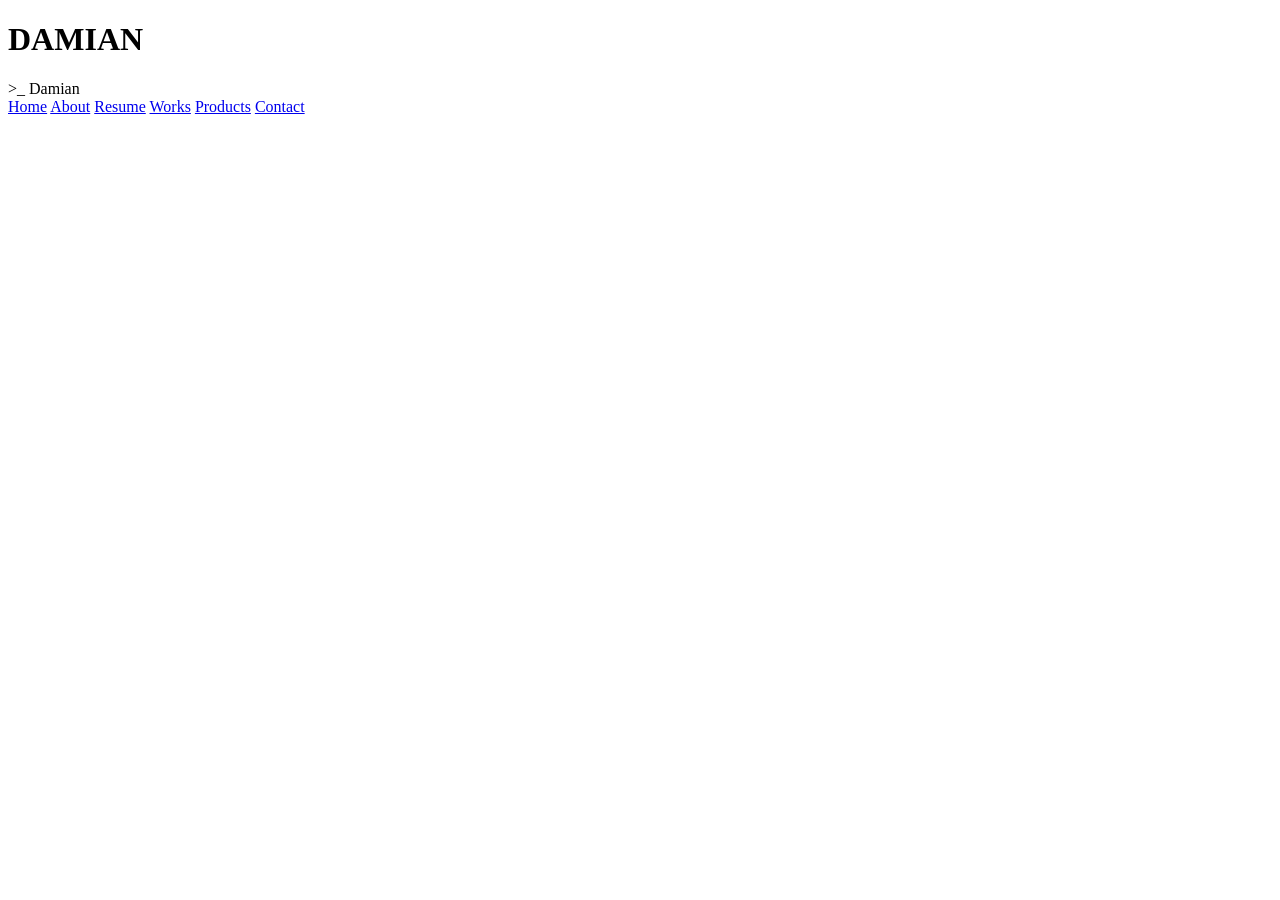
==== index.html @ bb6149f7 "Fix Files" ====
<!doctype html>
<html lang="en">
  <head>
    <meta charset="UTF-8" />
    <meta name="viewport" content="width=device-width, initial-scale=1.0" />
    <meta
      name="description"
      content="Portfolio of Phung Cam Tan (Damian) - Software Engineering Student & Game Developer"
    />
    <title>Damian | Developer Portfolio</title>

    <link rel="preconnect" href="https://fonts.googleapis.com" />
    <link rel="preconnect" href="https://fonts.gstatic.com" crossorigin />
    <link
      href="https://fonts.googleapis.com/css2?family=Inter:wght@300;400;500&family=JetBrains+Mono:wght@400;700&display=swap"
      rel="stylesheet"
    />

    <link rel="stylesheet" href="assets/css/reset.css" />
    <link rel="stylesheet" href="assets/css/variables.css" />
    <link rel="stylesheet" href="assets/css/base.css" />
    <link rel="stylesheet" href="assets/css/sidebar.css" />
    <link rel="stylesheet" href="assets/css/layout.css" />
  </head>
  <body>
    <div class="custom-cursor"></div>
    <div class="cursor-glow"></div>

    <div id="loading-screen">
      <h1 class="glitch-text" data-text="DAMIAN">DAMIAN</h1>
      <div class="progress-bar"><div class="progress"></div></div>
    </div>

    <div class="app-container">
      <aside class="sidebar glass-panel">
        <div class="logo"><span>>_</span> Damian</div>
        <nav class="nav-menu">
          <a href="index.html" class="nav-item active"
            ><i class="icon-home"></i> Home</a
          >
          <a href="about.html" class="nav-item"
            ><i class="icon-user"></i> About</a
          >
          <a href="resume.html" class="nav-item"
            ><i class="icon-file"></i> Resume</a
          >
          <a href="works.html" class="nav-item"
            ><i class="icon-code"></i> Works</a
          >
          <a href="products.html" class="nav-item"
            ><i class="icon-box"></i> Products</a
          >
          <a href="contact.html" class="nav-item"
            ><i class="icon-mail"></i> Contact</a
          >
        </nav>
      </aside>

      <main class="main-content">
        <section id="home" class="page-section">
          <div class="terminal-container glass-panel">
            <div class="terminal-header">
              <span class="dot red"></span>
              <span class="dot yellow"></span>
              <span class="dot green"></span>
            </div>
            <div class="terminal-body" id="terminal-typing"></div>
          </div>
        </section>
      </main>
    </div>

    <script src="assets/js/cursor.js"></script>
    <script src="assets/js/main.js"></script>
  </body>
</html>
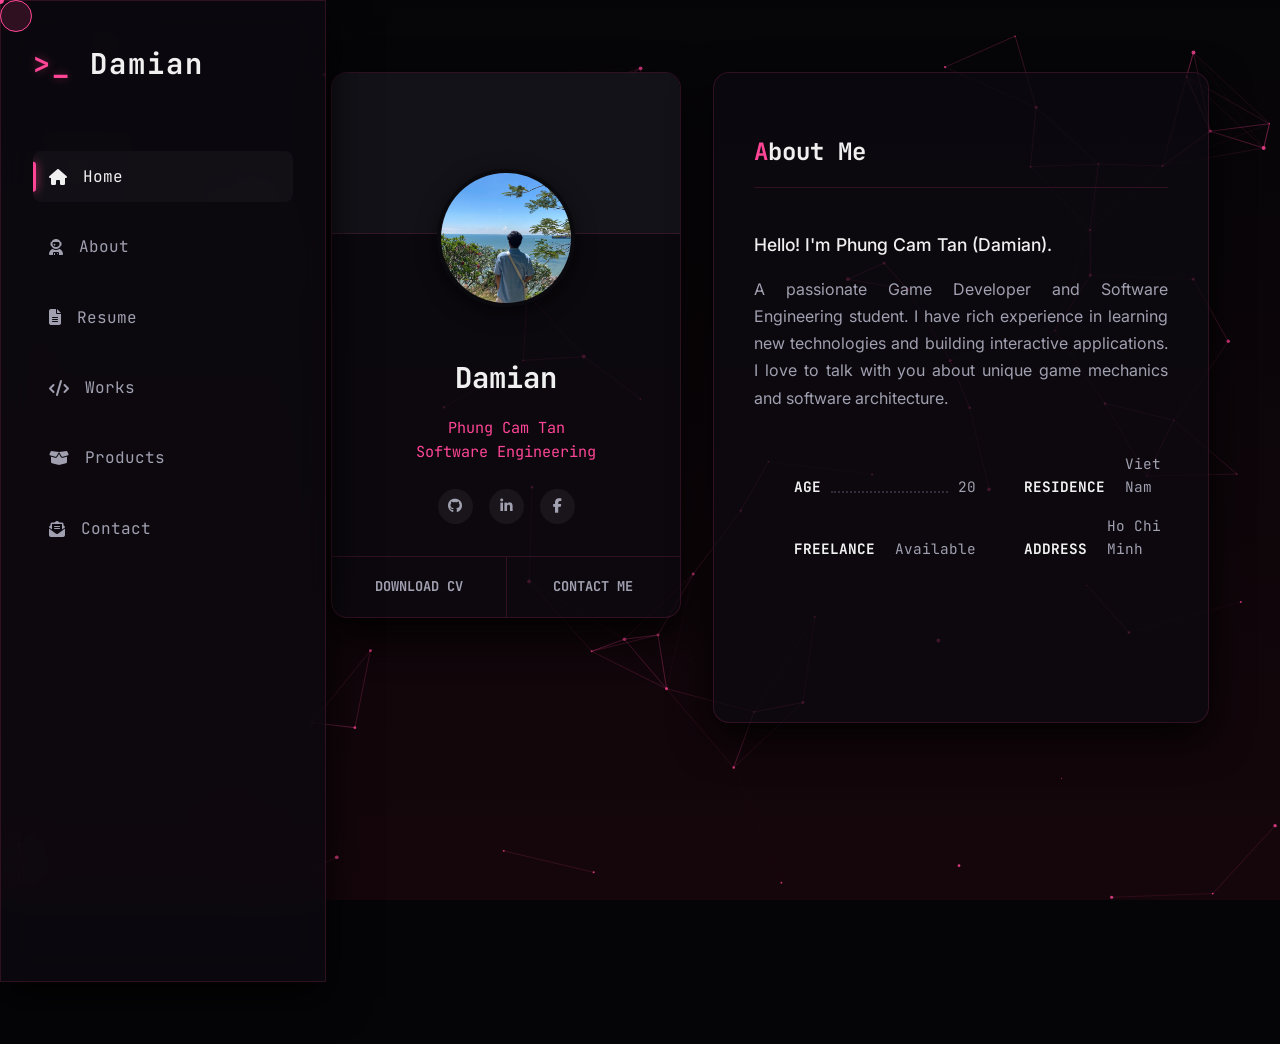
==== commit 0bd219fa: "Upload full (1)" ====
--- a/index.html
+++ b/index.html
@@ -8,12 +8,25 @@
       content="Portfolio of Phung Cam Tan (Damian) - Software Engineering Student & Game Developer"
     />
     <title>Damian | Developer Portfolio</title>
+    <meta property="og:title" content="Damian | Developer Portfolio" />
+    <meta
+      property="og:description"
+      content="Software Engineering Student & Game Developer portfolio featuring unique projects and interactive UI."
+    />
+    <meta property="og:image" content="assets/images/portfolio-preview.jpg" />
+    <meta property="og:type" content="website" />
+    <meta name="theme-color" content="#0a0a0e" />
 
+    <link rel="icon" type="image/x-icon" href="favicon.ico" />
     <link rel="preconnect" href="https://fonts.googleapis.com" />
     <link rel="preconnect" href="https://fonts.gstatic.com" crossorigin />
     <link
       href="https://fonts.googleapis.com/css2?family=Inter:wght@300;400;500&family=JetBrains+Mono:wght@400;700&display=swap"
       rel="stylesheet"
+    />
+    <link
+      rel="stylesheet"
+      href="https://cdnjs.cloudflare.com/ajax/libs/font-awesome/6.4.0/css/all.min.css"
     />
 
     <link rel="stylesheet" href="assets/css/reset.css" />
@@ -21,6 +34,10 @@
     <link rel="stylesheet" href="assets/css/base.css" />
     <link rel="stylesheet" href="assets/css/sidebar.css" />
     <link rel="stylesheet" href="assets/css/layout.css" />
+    <link rel="stylesheet" href="assets/css/components.css" />
+    <link rel="stylesheet" href="assets/css/animations.css" />
+    <link rel="stylesheet" href="assets/css/pages.css" />
+    <link rel="stylesheet" href="assets/css/responsive.css" />
   </head>
   <body>
     <div class="custom-cursor"></div>
@@ -36,35 +53,115 @@
         <div class="logo"><span>>_</span> Damian</div>
         <nav class="nav-menu">
           <a href="index.html" class="nav-item active"
-            ><i class="icon-home"></i> Home</a
+            ><i class="fa-solid fa-house"></i> Home</a
           >
           <a href="about.html" class="nav-item"
-            ><i class="icon-user"></i> About</a
+            ><i class="fa-solid fa-user-astronaut"></i> About</a
           >
           <a href="resume.html" class="nav-item"
-            ><i class="icon-file"></i> Resume</a
+            ><i class="fa-solid fa-file-lines"></i> Resume</a
           >
           <a href="works.html" class="nav-item"
-            ><i class="icon-code"></i> Works</a
+            ><i class="fa-solid fa-code"></i> Works</a
           >
           <a href="products.html" class="nav-item"
-            ><i class="icon-box"></i> Products</a
+            ><i class="fa-solid fa-box-open"></i> Products</a
           >
           <a href="contact.html" class="nav-item"
-            ><i class="icon-mail"></i> Contact</a
+            ><i class="fa-solid fa-envelope-open-text"></i> Contact</a
           >
         </nav>
       </aside>
 
       <main class="main-content">
-        <section id="home" class="page-section">
-          <div class="terminal-container glass-panel">
-            <div class="terminal-header">
-              <span class="dot red"></span>
-              <span class="dot yellow"></span>
-              <span class="dot green"></span>
+        <section id="home" class="page-section fade-in">
+          <div class="home-grid">
+            <div class="profile-card glass-panel">
+              <div class="profile-header">
+                <div class="profile-bg"></div>
+                <div class="profile-avatar">
+                  <img
+                    src="assets/images/avatar-placeholder.jpg"
+                    alt="Damian Avatar"
+                  />
+                </div>
+              </div>
+              <div class="profile-info">
+                <h1 class="profile-name">Damian</h1>
+                <p class="profile-role">
+                  Phung Cam Tan <br />
+                  Software Engineering
+                </p>
+
+                <div class="social-links">
+                  <a
+                    href="https://github.com/"
+                    target="_blank"
+                    class="social-icon"
+                    ><i class="fa-brands fa-github"></i
+                  ></a>
+                  <a
+                    href="https://linkedin.com/"
+                    target="_blank"
+                    class="social-icon"
+                    ><i class="fa-brands fa-linkedin-in"></i
+                  ></a>
+                  <a
+                    href="https://web.facebook.com/camtan.phung.1"
+                    target="_blank"
+                    class="social-icon"
+                    ><i class="fa-brands fa-facebook-f"></i
+                  ></a>
+                </div>
+              </div>
+              <div class="profile-actions">
+                <a href="resume.html" class="action-btn">DOWNLOAD CV</a>
+                <a href="contact.html" class="action-btn">CONTACT ME</a>
+              </div>
             </div>
-            <div class="terminal-body" id="terminal-typing"></div>
+
+            <div class="home-about glass-panel">
+              <h2><span class="accent-letter">A</span>bout Me</h2>
+
+              <div class="about-text">
+                <p class="greeting">Hello! I'm Phung Cam Tan (Damian).</p>
+                <p>
+                  A passionate Game Developer and Software Engineering student.
+                  I have rich experience in learning new technologies and
+                  building interactive applications. I love to talk with you
+                  about unique game mechanics and software architecture.
+                </p>
+              </div>
+
+              <ul class="info-list">
+                <li>
+                  <span class="label">AGE</span> <span class="dots"></span>
+                  <span class="value">20</span>
+                </li>
+                <li>
+                  <span class="label">RESIDENCE</span>
+                  <span class="dots"></span> <span class="value">Viet Nam</span>
+                </li>
+                <li>
+                  <span class="label">FREELANCE</span>
+                  <span class="dots"></span>
+                  <span class="value">Available</span>
+                </li>
+                <li>
+                  <span class="label">ADDRESS</span> <span class="dots"></span>
+                  <span class="value">Ho Chi Minh</span>
+                </li>
+              </ul>
+
+              <div class="terminal-container">
+                <div class="terminal-header">
+                  <span class="dot red"></span>
+                  <span class="dot yellow"></span>
+                  <span class="dot green"></span>
+                </div>
+                <div class="terminal-body" id="terminal-typing"></div>
+              </div>
+            </div>
           </div>
         </section>
       </main>
@@ -72,5 +169,8 @@
 
     <script src="assets/js/cursor.js"></script>
     <script src="assets/js/main.js"></script>
+    <script src="assets/js/reveal.js"></script>
+    <script src="assets/js/navigation.js"></script>
+    <script src="assets/js/particles.js"></script>
   </body>
 </html>
--- a/assets/css/variables.css
+++ b/assets/css/variables.css
@@ -0,0 +1,34 @@
+:root {
+  /* Colors - Dark Theme with Neon Accent */
+  --bg-main: #0a0a0e;
+  --bg-secondary: #121218;
+  --accent-glow: #ff4696; /* Damian's Signature Neon Pink */
+
+  /* Text Colors */
+  --text-primary: #f0f0f0;
+  --text-secondary: #a0a0b0;
+  --text-muted: #555566;
+
+  /* Glassmorphism */
+  --glass-bg: rgba(
+    12,
+    10,
+    16,
+    0.75
+  ); /* Nền kính tối và đặc hơn để che bớt hạt chuyển động */
+  --glass-border: rgba(
+    255,
+    70,
+    150,
+    0.15
+  ); /* Đổi viền sang hơi hường Neon nhẹ để tách biệt với nền đen */
+  --glass-shadow: 0 15px 40px rgba(0, 0, 0, 0.9); /* Đổ bóng cực gắt để đẩy khối nổi bồng lên khỏi background */
+
+  /* Fonts */
+  --font-heading: "JetBrains Mono", monospace;
+  --font-body: "Inter", sans-serif;
+
+  /* Transitions */
+  --trans-fast: 0.2s ease;
+  --trans-smooth: 0.4s cubic-bezier(0.16, 1, 0.3, 1);
+}
--- a/assets/css/base.css
+++ b/assets/css/base.css
@@ -0,0 +1,103 @@
+/* Ẩn con trỏ mặc định trên desktop */
+@media (pointer: fine) {
+  body {
+    cursor: none;
+  }
+  a,
+  button {
+    cursor: none;
+  }
+}
+
+body {
+  background-color: #050508; /* Màu đen sâu vũ trụ */
+  color: var(--text-primary);
+  font-family: var(--font-body);
+  line-height: 1.6;
+  overflow-x: hidden;
+}
+
+h1,
+h2,
+h3,
+h4,
+h5,
+h6,
+.logo {
+  font-family: var(--font-heading);
+  font-weight: 700;
+}
+
+/* Utilities cho Glassmorphism */
+.glass-panel {
+  background: var(--glass-bg);
+  backdrop-filter: blur(16px);
+  -webkit-backdrop-filter: blur(16px);
+  border: 1px solid var(--glass-border);
+  box-shadow: var(--glass-shadow);
+  border-radius: 16px;
+  position: relative;
+  z-index: 1;
+}
+
+/* =========================================
+   CUSTOM CURSOR
+========================================= */
+.custom-cursor {
+  position: fixed;
+  top: 0;
+  left: 0;
+  width: 8px;
+  height: 8px;
+  /* Căn giữa tâm chuột */
+  margin-top: -4px;
+  margin-left: -4px;
+  background-color: var(--accent-glow);
+  border-radius: 50%;
+  pointer-events: none; /* Cực kỳ quan trọng để click xuyên qua */
+  z-index: 9999;
+}
+
+.cursor-glow {
+  position: fixed;
+  top: 0;
+  left: 0;
+  width: 30px;
+  height: 30px;
+  border: 1px solid var(--accent-glow);
+  background-color: rgba(255, 70, 150, 0.15);
+  border-radius: 50%;
+  pointer-events: none;
+  z-index: 9998;
+  transition:
+    background-color var(--trans-fast),
+    transform 0.1s ease-out;
+}
+
+/* Hiệu ứng khi hover vào các thẻ a, button (Class .active được JS thêm vào) */
+.cursor-glow.active {
+  background-color: rgba(255, 70, 150, 0.4);
+  border-color: #fff;
+}
+
+/* =========================================
+   CUSTOM SCROLLBAR
+========================================= */
+::-webkit-scrollbar {
+  width: 8px; /* Độ rộng của thanh cuộn dọc */
+  height: 8px; /* Độ rộng của thanh cuộn ngang nếu có */
+}
+
+::-webkit-scrollbar-track {
+  background: var(--bg-main); /* Màu nền track đồng bộ với web */
+}
+
+::-webkit-scrollbar-thumb {
+  background: rgba(255, 70, 150, 0.3); /* Màu hường Neon dạng trong suốt */
+  border-radius: 10px; /* Bo tròn các góc */
+  transition: var(--trans-fast);
+}
+
+::-webkit-scrollbar-thumb:hover {
+  background: var(--accent-glow); /* Sáng rực lên khi hover chuột vào */
+}
--- a/assets/css/sidebar.css
+++ b/assets/css/sidebar.css
@@ -0,0 +1,90 @@
+/* =========================================
+   SIDEBAR NAVIGATION
+========================================= */
+.sidebar {
+  position: fixed;
+  top: 0;
+  left: 0;
+  width: 260px;
+  height: 100vh;
+  padding: 2.5rem 2rem;
+  display: flex;
+  flex-direction: column;
+  justify-content: flex-start;
+  z-index: 100;
+  /* Kế thừa từ class .glass-panel nhưng ta set thêm border phải */
+  border-right: 1px solid var(--glass-border);
+  border-radius: 0; /* Reset border radius của glass-panel mặc định */
+}
+
+.logo {
+  font-size: 1.8rem;
+  color: var(--text-primary);
+  margin-bottom: 4rem;
+  letter-spacing: 2px;
+}
+
+.logo span {
+  color: var(--accent-glow);
+  text-shadow: 0 0 10px rgba(255, 70, 150, 0.4);
+}
+
+.nav-menu {
+  display: flex;
+  flex-direction: column;
+  gap: 1.2rem;
+}
+
+.nav-item {
+  text-decoration: none;
+  color: var(--text-secondary);
+  font-family: var(--font-heading);
+  font-size: 1rem;
+  display: flex;
+  align-items: center;
+  gap: 1rem;
+  padding: 0.8rem 1rem;
+  border-radius: 8px;
+  transition: var(--trans-smooth);
+  position: relative;
+  overflow: hidden;
+}
+
+/* Hiệu ứng Hover Glow */
+.nav-item:hover {
+  color: var(--text-primary);
+  background: rgba(255, 70, 150, 0.05);
+  text-shadow: 0 0 8px rgba(255, 70, 150, 0.5);
+}
+
+/* Active Indicator */
+.nav-item.active {
+  color: var(--text-primary);
+  background: rgba(255, 255, 255, 0.03);
+}
+
+.nav-item.active::before {
+  content: "";
+  position: absolute;
+  left: 0;
+  top: 50%;
+  transform: translateY(-50%);
+  width: 3px;
+  height: 60%;
+  background-color: var(--accent-glow);
+  border-radius: 0 4px 4px 0;
+  box-shadow: 0 0 10px var(--accent-glow);
+}
+
+/* Mobile Drawer (Sẽ kích hoạt bằng JS sau) */
+@media (max-width: 992px) {
+  .sidebar {
+    transform: translateX(-100%);
+    transition: transform var(--trans-smooth);
+    width: 280px;
+    background: rgba(10, 10, 14, 0.95); /* Tối hơn chút trên mobile */
+  }
+  .sidebar.open {
+    transform: translateX(0);
+  }
+}
--- a/assets/css/layout.css
+++ b/assets/css/layout.css
@@ -0,0 +1,120 @@
+/* =========================================
+   APP CONTAINER & MAIN CONTENT
+========================================= */
+.app-container {
+  display: flex;
+  min-height: 100vh;
+  width: 100%;
+}
+
+.main-content {
+  flex: 1;
+  margin-left: 260px; /* Giữ lại khoảng trống nhường cho Sidebar */
+  /* Đổi padding tĩnh (4rem) thành % để 2 bên lề tự động thở đều theo màn hình */
+  padding: 4rem 5%;
+  min-height: 100vh;
+  display: flex;
+  flex-direction: column;
+}
+
+/* KHỐI NÀY LÀ CHÌA KHÓA ĐỂ CĂN GIỮA */
+.page-section {
+  width: 100%;
+  max-width: 1150px; /* Khóa độ rộng tối đa, giúp các Card không bị bè ngang quá mức */
+  margin: 0 auto; /* Tự động chia đều khoảng trống thừa sang 2 bên trái/phải */
+}
+
+@media (max-width: 992px) {
+  .main-content {
+    margin-left: 0;
+    padding: 2rem 1.5rem;
+  }
+}
+
+/* =========================================
+   LOADING SCREEN
+========================================= */
+#loading-screen {
+  position: fixed;
+  top: 0;
+  left: 0;
+  width: 100vw;
+  height: 100vh;
+  background-color: var(--bg-main);
+  display: flex;
+  flex-direction: column;
+  justify-content: center;
+  align-items: center;
+  z-index: 9999;
+  transition:
+    opacity 0.5s ease,
+    visibility 0.5s ease;
+}
+
+.glitch-text {
+  font-family: var(--font-heading);
+  font-size: 3.5rem;
+  font-weight: 700;
+  color: var(--text-primary);
+  letter-spacing: 8px;
+  position: relative;
+  text-shadow: 0 0 15px rgba(255, 70, 150, 0.6);
+  margin-bottom: 2rem;
+}
+
+.progress-bar {
+  width: 250px;
+  height: 2px;
+  background-color: var(--glass-border);
+  overflow: hidden;
+  border-radius: 2px;
+}
+
+.progress {
+  width: 0%;
+  height: 100%;
+  background-color: var(--accent-glow);
+  box-shadow: 0 0 10px var(--accent-glow);
+  /* Giả lập thời gian load trang trong 2 giây */
+  animation: loadingSimulate 2s cubic-bezier(0.8, 0, 0.2, 1) forwards;
+}
+
+@keyframes loadingSimulate {
+  0% {
+    width: 0%;
+  }
+  40% {
+    width: 40%;
+  }
+  70% {
+    width: 75%;
+  }
+  100% {
+    width: 100%;
+  }
+}
+
+/* =========================================
+   TERMINAL TYPING ANIMATION
+========================================= */
+.terminal-line {
+  font-family: var(--font-heading);
+  font-size: 1.1rem;
+  margin-bottom: 0.6rem;
+  color: var(--text-secondary);
+}
+
+.blinking-cursor {
+  animation: blink 1s step-end infinite;
+  color: var(--accent-glow);
+}
+
+@keyframes blink {
+  0%,
+  100% {
+    opacity: 1;
+  }
+  50% {
+    opacity: 0;
+  }
+}
--- a/assets/css/components.css
+++ b/assets/css/components.css
@@ -0,0 +1,80 @@
+/* =========================================
+   BUTTONS (Glow, Ripple, Lift)
+========================================= */
+.btn {
+  display: inline-flex;
+  align-items: center;
+  justify-content: center;
+  gap: 0.5rem;
+  padding: 0.8rem 1.5rem;
+  font-family: var(--font-heading);
+  font-size: 1rem;
+  font-weight: 700;
+  color: var(--text-primary);
+  background: transparent;
+  border: 1px solid var(--accent-glow);
+  border-radius: 8px;
+  cursor: none; /* Dùng custom cursor */
+  transition: var(--trans-smooth);
+  position: relative;
+  overflow: hidden;
+  z-index: 1;
+}
+
+/* Hiệu ứng Hover Lift & Glow */
+.btn:hover {
+  transform: translateY(-3px);
+  box-shadow: 0 5px 15px rgba(255, 70, 150, 0.4);
+  background: rgba(255, 70, 150, 0.1);
+}
+
+.btn:active {
+  transform: translateY(0);
+}
+
+/* =========================================
+   SKILL BADGES
+========================================= */
+.badge {
+  display: inline-flex;
+  align-items: center;
+  gap: 0.4rem;
+  padding: 0.4rem 0.8rem;
+  font-family: var(--font-heading);
+  font-size: 0.85rem;
+  color: var(--accent-glow);
+  background: rgba(255, 70, 150, 0.05);
+  border: 1px solid rgba(255, 70, 150, 0.2);
+  border-radius: 20px;
+  transition: var(--trans-fast);
+}
+
+.badge:hover {
+  background: rgba(255, 70, 150, 0.15);
+  border-color: var(--accent-glow);
+}
+
+/* =========================================
+   MOBILE TOGGLE BUTTON (Cho navigation.js)
+========================================= */
+.mobile-toggle-btn {
+  position: fixed;
+  top: 1.5rem;
+  right: 1.5rem;
+  width: 45px;
+  height: 45px;
+  z-index: 101;
+  display: none;
+  font-size: 1.5rem;
+  color: var(--accent-glow);
+  border: 1px solid var(--glass-border);
+  border-radius: 8px;
+}
+
+@media (max-width: 992px) {
+  .mobile-toggle-btn {
+    display: flex;
+    align-items: center;
+    justify-content: center;
+  }
+}
--- a/assets/css/animations.css
+++ b/assets/css/animations.css
@@ -0,0 +1,65 @@
+/* =========================================
+   SCROLL REVEAL ANIMATIONS
+========================================= */
+.reveal {
+  opacity: 0;
+  transform: translateY(40px);
+  transition: all 0.8s cubic-bezier(0.16, 1, 0.3, 1);
+}
+
+.reveal.active {
+  opacity: 1;
+  transform: translateY(0);
+}
+
+/* =========================================
+   FLOATING SHAPES (BACKGROUND)
+========================================= */
+.floating-container {
+  position: fixed;
+  top: 0;
+  left: 0;
+  width: 100vw;
+  height: 100vh;
+  overflow: hidden;
+  z-index: -1; /* Luôn nằm dưới cùng */
+  pointer-events: none; /* Không cản trở click */
+}
+
+.shape {
+  position: absolute;
+  background: linear-gradient(
+    135deg,
+    rgba(255, 70, 150, 0.05),
+    rgba(255, 255, 255, 0.02)
+  );
+  backdrop-filter: blur(5px);
+  -webkit-backdrop-filter: blur(5px);
+  border: 1px solid var(--glass-border);
+  animation: float linear infinite;
+}
+
+/* Các loại hình khối */
+.shape.circle {
+  border-radius: 50%;
+}
+.shape.square {
+  border-radius: 10%;
+}
+
+@keyframes float {
+  0% {
+    transform: translateY(100vh) rotate(0deg);
+    opacity: 0;
+  }
+  10% {
+    opacity: 1;
+  }
+  90% {
+    opacity: 1;
+  }
+  100% {
+    transform: translateY(-20vh) rotate(360deg);
+    opacity: 0;
+  }
+}
--- a/assets/css/pages.css
+++ b/assets/css/pages.css
@@ -0,0 +1,580 @@
+/* =========================================
+   GENERAL PAGE STYLES
+========================================= */
+.section-header {
+  margin-bottom: 3rem;
+}
+
+.section-title {
+  font-size: 2.5rem;
+  color: var(--text-primary);
+  margin-bottom: 0.5rem;
+}
+
+.section-title span {
+  color: var(--accent-glow);
+}
+
+.title-line {
+  width: 60px;
+  height: 4px;
+  background-color: var(--accent-glow);
+  border-radius: 2px;
+  box-shadow: 0 0 10px rgba(255, 70, 150, 0.5);
+}
+
+/* Hiệu ứng Fade In nhẹ khi load trang nội dung */
+.fade-in {
+  animation: fadeIn 0.8s ease-out forwards;
+}
+
+@keyframes fadeIn {
+  from {
+    opacity: 0;
+    transform: translateY(20px);
+  }
+  to {
+    opacity: 1;
+    transform: translateY(0);
+  }
+}
+
+/* =========================================
+   ABOUT PAGE
+========================================= */
+.about-grid {
+  display: grid;
+  grid-template-columns: 1.2fr 1fr;
+  gap: 2rem;
+}
+
+.about-bio,
+.about-skills {
+  padding: 2.5rem;
+}
+
+.about-bio h2,
+.about-skills h2 {
+  font-size: 1.5rem;
+  margin-bottom: 1.5rem;
+  color: var(--accent-glow);
+  border-bottom: 1px solid var(--glass-border);
+  padding-bottom: 0.8rem;
+}
+
+.about-bio p {
+  color: var(--text-secondary);
+  font-size: 1.05rem;
+  line-height: 1.8;
+  margin-bottom: 2rem;
+  text-align: justify;
+}
+
+/* Hiển thị Kỹ năng */
+.skill-category {
+  margin-bottom: 2rem;
+}
+
+.skill-category:last-child {
+  margin-bottom: 0;
+}
+
+.skill-category h3 {
+  font-size: 1.1rem;
+  color: var(--text-primary);
+  margin-bottom: 1rem;
+  font-family: var(--font-body);
+}
+
+.badges-container {
+  display: flex;
+  flex-wrap: wrap;
+  gap: 0.8rem;
+}
+
+/* Responsive cho About Page */
+@media (max-width: 1024px) {
+  .about-grid {
+    grid-template-columns: 1fr;
+  }
+}
+
+/* =========================================
+   HOME PAGE (PROFILE CARD & ABOUT LAYOUT)
+========================================= */
+.home-grid {
+  display: grid;
+  grid-template-columns: 350px 1fr;
+  gap: 2rem;
+  align-items: start;
+}
+
+/* 1. Profile Card (Cột trái) */
+.profile-card {
+  padding: 0; /* Bỏ padding mặc định của glass-panel để full viền */
+  overflow: hidden;
+  display: flex;
+  flex-direction: column;
+}
+
+.profile-header {
+  position: relative;
+}
+
+.profile-bg {
+  height: 160px;
+  background-color: var(--bg-secondary);
+  /* Gắn đường dẫn ảnh nền của bạn vào đây sau */
+  background-image: url("../images/hero-bg.jpg");
+  background-size: cover;
+  background-position: center;
+  border-bottom: 1px solid var(--glass-border);
+}
+
+.profile-avatar {
+  width: 130px;
+  height: 130px;
+  border-radius: 50%;
+  border: 4px solid var(--bg-main);
+  box-shadow: 0 5px 20px rgba(0, 0, 0, 0.5);
+  margin: -65px auto 0; /* Kéo avatar đè lên ảnh nền */
+  position: relative;
+  overflow: hidden;
+  background-color: var(--bg-secondary);
+}
+
+.profile-avatar img {
+  width: 100%;
+  height: 100%;
+  object-fit: cover;
+}
+
+.profile-info {
+  text-align: center;
+  padding: 1.5rem 2rem 2rem;
+}
+
+.profile-name {
+  font-size: 1.8rem;
+  margin-bottom: 0.5rem;
+  color: var(--text-primary);
+}
+
+.profile-role {
+  color: var(--accent-glow);
+  font-size: 0.95rem;
+  margin-bottom: 1.5rem;
+  font-family: var(--font-heading);
+}
+
+.social-links {
+  display: flex;
+  justify-content: center;
+  gap: 1rem;
+}
+
+.social-icon {
+  width: 35px;
+  height: 35px;
+  border-radius: 50%;
+  background: rgba(255, 255, 255, 0.05);
+  display: flex;
+  align-items: center;
+  justify-content: center;
+  color: var(--text-secondary);
+  text-decoration: none;
+  font-size: 0.9rem;
+  transition: var(--trans-fast);
+}
+
+.social-icon:hover {
+  background: var(--accent-glow);
+  color: #fff;
+  transform: translateY(-3px);
+}
+
+.profile-actions {
+  display: flex;
+  border-top: 1px solid var(--glass-border);
+}
+
+.action-btn {
+  flex: 1;
+  padding: 1.2rem 0;
+  text-align: center;
+  text-decoration: none;
+  color: var(--text-secondary);
+  font-family: var(--font-heading);
+  font-size: 0.85rem;
+  font-weight: 700;
+  transition: var(--trans-fast);
+}
+
+.action-btn:first-child {
+  border-right: 1px solid var(--glass-border);
+}
+
+.action-btn:hover {
+  color: var(--text-primary);
+  background: rgba(255, 70, 150, 0.05);
+}
+
+/* 2. Cột Phải (About & Terminal) */
+.home-about {
+  padding: 2.5rem;
+  display: flex;
+  flex-direction: column;
+  height: 100%;
+}
+
+.home-about h2 {
+  font-size: 1.5rem;
+  margin-bottom: 1.5rem;
+  border-bottom: 1px solid var(--glass-border);
+  padding-bottom: 1rem;
+}
+
+.accent-letter {
+  color: var(--accent-glow);
+}
+
+.about-text .greeting {
+  color: var(--text-primary);
+  font-size: 1.1rem;
+  font-weight: 500;
+  margin-bottom: 0.8rem;
+}
+
+.about-text p {
+  color: var(--text-secondary);
+  line-height: 1.7;
+  margin-bottom: 1.5rem;
+  text-align: justify;
+}
+
+/* Hiệu ứng danh sách thông tin có dấu chấm (...) */
+.info-list {
+  display: grid;
+  grid-template-columns: 1fr 1fr;
+  gap: 1rem 3rem;
+  list-style: none;
+  margin-bottom: 2.5rem;
+}
+
+.info-list li {
+  display: flex;
+  align-items: flex-end;
+  font-family: var(--font-heading);
+  font-size: 0.9rem;
+}
+
+.info-list .label {
+  color: var(--text-primary);
+  font-weight: 700;
+}
+
+.info-list .dots {
+  flex-grow: 1;
+  border-bottom: 2px dotted var(--text-muted);
+  margin: 0 10px;
+  position: relative;
+  top: -5px;
+  opacity: 0.5;
+}
+
+.info-list .value {
+  color: var(--text-secondary);
+}
+
+/* =========================================
+   RESUME PAGE
+========================================= */
+.resume-grid {
+  display: grid;
+  grid-template-columns: 1fr 1fr;
+  gap: 3rem;
+}
+
+.column-title {
+  font-size: 1.5rem;
+  color: var(--accent-glow);
+  margin-bottom: 2rem;
+  border-bottom: 1px solid var(--glass-border);
+  padding-bottom: 0.8rem;
+}
+
+/* Timeline Structure */
+.timeline {
+  position: relative;
+  padding-left: 30px;
+  border-left: 2px solid var(--glass-border);
+}
+
+.timeline-item {
+  position: relative;
+  margin-bottom: 2.5rem;
+}
+
+.timeline-item:last-child {
+  margin-bottom: 0;
+}
+
+.timeline-dot {
+  position: absolute;
+  left: -37px; /* Căn giữa dot lên đường viền */
+  top: 5px;
+  width: 12px;
+  height: 12px;
+  background-color: var(--accent-glow);
+  border-radius: 50%;
+  box-shadow: 0 0 10px rgba(255, 70, 150, 0.6);
+}
+
+/* Resume Cards */
+.resume-card {
+  padding: 1.5rem;
+  transition: var(--trans-smooth);
+}
+
+.resume-card:hover {
+  transform: translateY(-5px);
+  border-color: rgba(255, 70, 150, 0.3);
+  box-shadow: 0 10px 30px rgba(0, 0, 0, 0.5);
+}
+
+.resume-date {
+  display: inline-block;
+  padding: 0.3rem 0.8rem;
+  background: rgba(255, 70, 150, 0.1);
+  color: var(--accent-glow);
+  font-family: var(--font-heading);
+  font-size: 0.85rem;
+  border-radius: 20px;
+  margin-bottom: 1rem;
+}
+
+.resume-role {
+  font-size: 1.25rem;
+  color: var(--text-primary);
+  margin-bottom: 0.3rem;
+}
+
+.resume-company {
+  font-size: 0.95rem;
+  color: var(--text-secondary);
+  font-family: var(--font-heading);
+  margin-bottom: 1rem;
+}
+
+.resume-desc {
+  color: var(--text-secondary);
+  font-size: 0.95rem;
+  line-height: 1.6;
+}
+
+/* =========================================
+   WORKS PAGE
+========================================= */
+.works-grid {
+  display: grid;
+  /* Tự động tính toán số cột dựa trên chiều rộng, tối thiểu 300px mỗi card */
+  grid-template-columns: repeat(auto-fill, minmax(320px, 1fr));
+  gap: 2.5rem;
+}
+
+.work-card {
+  padding: 0; /* Gỡ padding của class glass-panel để full viền ảnh */
+  overflow: hidden;
+  display: flex;
+  flex-direction: column;
+  transition: var(--trans-smooth);
+}
+
+/* Hiệu ứng nảy và phát sáng viền khi Hover Card */
+.work-card:hover {
+  transform: translateY(-8px);
+  box-shadow: 0 15px 30px rgba(0, 0, 0, 0.4);
+  border-color: rgba(255, 70, 150, 0.4);
+}
+
+.work-image {
+  position: relative;
+  height: 220px;
+  background-color: var(--bg-secondary);
+  overflow: hidden;
+  border-bottom: 1px solid var(--glass-border);
+}
+
+/* Khối màu tạm thời khi chưa có ảnh */
+.img-placeholder {
+  width: 100%;
+  height: 100%;
+  background: linear-gradient(45deg, #121218, #1a1a24);
+}
+
+/* Thay bằng ảnh thật sau này */
+.work-image img {
+  width: 100%;
+  height: 100%;
+  object-fit: cover;
+  transition: transform 0.5s ease;
+}
+
+.work-card:hover .work-image img {
+  transform: scale(1.1); /* Zoom ảnh nhẹ khi hover */
+}
+
+/* Lớp phủ đen (Overlay) và Nút bấm ẩn */
+.work-overlay {
+  position: absolute;
+  top: 0;
+  left: 0;
+  width: 100%;
+  height: 100%;
+  background: rgba(10, 10, 14, 0.85);
+  display: flex;
+  align-items: center;
+  justify-content: center;
+  opacity: 0;
+  transition: var(--trans-smooth);
+}
+
+.work-card:hover .work-overlay {
+  opacity: 1; /* Hiện nút và lớp phủ khi hover */
+}
+
+.work-content {
+  padding: 1.5rem;
+  flex-grow: 1;
+  display: flex;
+  flex-direction: column;
+}
+
+.work-content h3 {
+  font-size: 1.3rem;
+  color: var(--text-primary);
+  margin-bottom: 0.8rem;
+}
+
+.work-content p {
+  color: var(--text-secondary);
+  font-size: 0.95rem;
+  line-height: 1.6;
+  margin-bottom: 1.5rem;
+  flex-grow: 1;
+}
+
+.work-tags {
+  display: flex;
+  flex-wrap: wrap;
+  gap: 0.6rem;
+  border-top: 1px solid var(--glass-border);
+  padding-top: 1rem;
+}
+
+/* =========================================
+   CONTACT PAGE
+========================================= */
+.contact-grid {
+  display: grid;
+  grid-template-columns: 1fr 1.5fr;
+  gap: 2rem;
+}
+
+.contact-info,
+.contact-form {
+  padding: 2.5rem;
+}
+
+.contact-info h2,
+.contact-form h2 {
+  font-size: 1.5rem;
+  margin-bottom: 1.5rem;
+  color: var(--accent-glow);
+  border-bottom: 1px solid var(--glass-border);
+  padding-bottom: 0.8rem;
+}
+
+.contact-desc {
+  color: var(--text-secondary);
+  line-height: 1.6;
+  margin-bottom: 2rem;
+}
+
+/* Danh sách thông tin dọc */
+.info-list-vertical {
+  list-style: none;
+  display: flex;
+  flex-direction: column;
+  gap: 1.5rem;
+}
+
+.info-list-vertical li {
+  display: flex;
+  align-items: center;
+  gap: 1rem;
+}
+
+.info-icon {
+  font-size: 1.5rem;
+  width: 50px;
+  height: 50px;
+  background: rgba(255, 70, 150, 0.05);
+  border: 1px solid var(--glass-border);
+  border-radius: 50%;
+  display: flex;
+  align-items: center;
+  justify-content: center;
+}
+
+.info-detail {
+  display: flex;
+  flex-direction: column;
+}
+
+.info-label {
+  font-size: 0.85rem;
+  color: var(--text-muted);
+  text-transform: uppercase;
+  letter-spacing: 1px;
+}
+
+.info-value {
+  font-family: var(--font-heading);
+  color: var(--text-primary);
+  font-size: 1rem;
+}
+
+/* Form Styles */
+.form-group {
+  margin-bottom: 1.5rem;
+}
+
+.form-control {
+  width: 100%;
+  padding: 1rem 1.2rem;
+  background: rgba(0, 0, 0, 0.2);
+  border: 1px solid var(--glass-border);
+  border-radius: 8px;
+  color: var(--text-primary);
+  font-family: var(--font-body);
+  font-size: 1rem;
+  transition: var(--trans-fast);
+  outline: none;
+  cursor: none; /* Dùng custom cursor */
+}
+
+.form-control::placeholder {
+  color: var(--text-muted);
+}
+
+.form-control:focus {
+  border-color: var(--accent-glow);
+  box-shadow: 0 0 10px rgba(255, 70, 150, 0.2);
+  background: rgba(255, 255, 255, 0.05);
+}
+
+textarea.form-control {
+  resize: vertical;
+  min-height: 120px;
+}
--- a/assets/css/responsive.css
+++ b/assets/css/responsive.css
@@ -0,0 +1,47 @@
+/* Responsive cho trang Home */
+@media (max-width: 1200px) {
+  .home-grid {
+    grid-template-columns: 300px 1fr;
+  }
+  .info-list {
+    grid-template-columns: 1fr;
+    gap: 1rem;
+  }
+}
+
+@media (max-width: 992px) {
+  .home-grid {
+    grid-template-columns: 1fr;
+  }
+}
+
+/* --- TABLET & MOBILE (Max 992px) --- */
+@media (max-width: 992px) {
+  /* Home Page */
+  .home-grid {
+    grid-template-columns: 1fr;
+  }
+
+  /* Resume Page */
+  .resume-grid {
+    grid-template-columns: 1fr;
+    gap: 2rem;
+  }
+  /* Contact Page */
+  .contact-grid {
+    grid-template-columns: 1fr;
+    gap: 2rem;
+  }
+}
+
+/* --- MOBILE (Max 576px) --- */
+@media (max-width: 576px) {
+  /* Ép Works Grid về 1 cột trên Mobile nhỏ */
+  .works-grid {
+    grid-template-columns: 1fr;
+  }
+
+  .work-image {
+    height: 180px;
+  }
+}
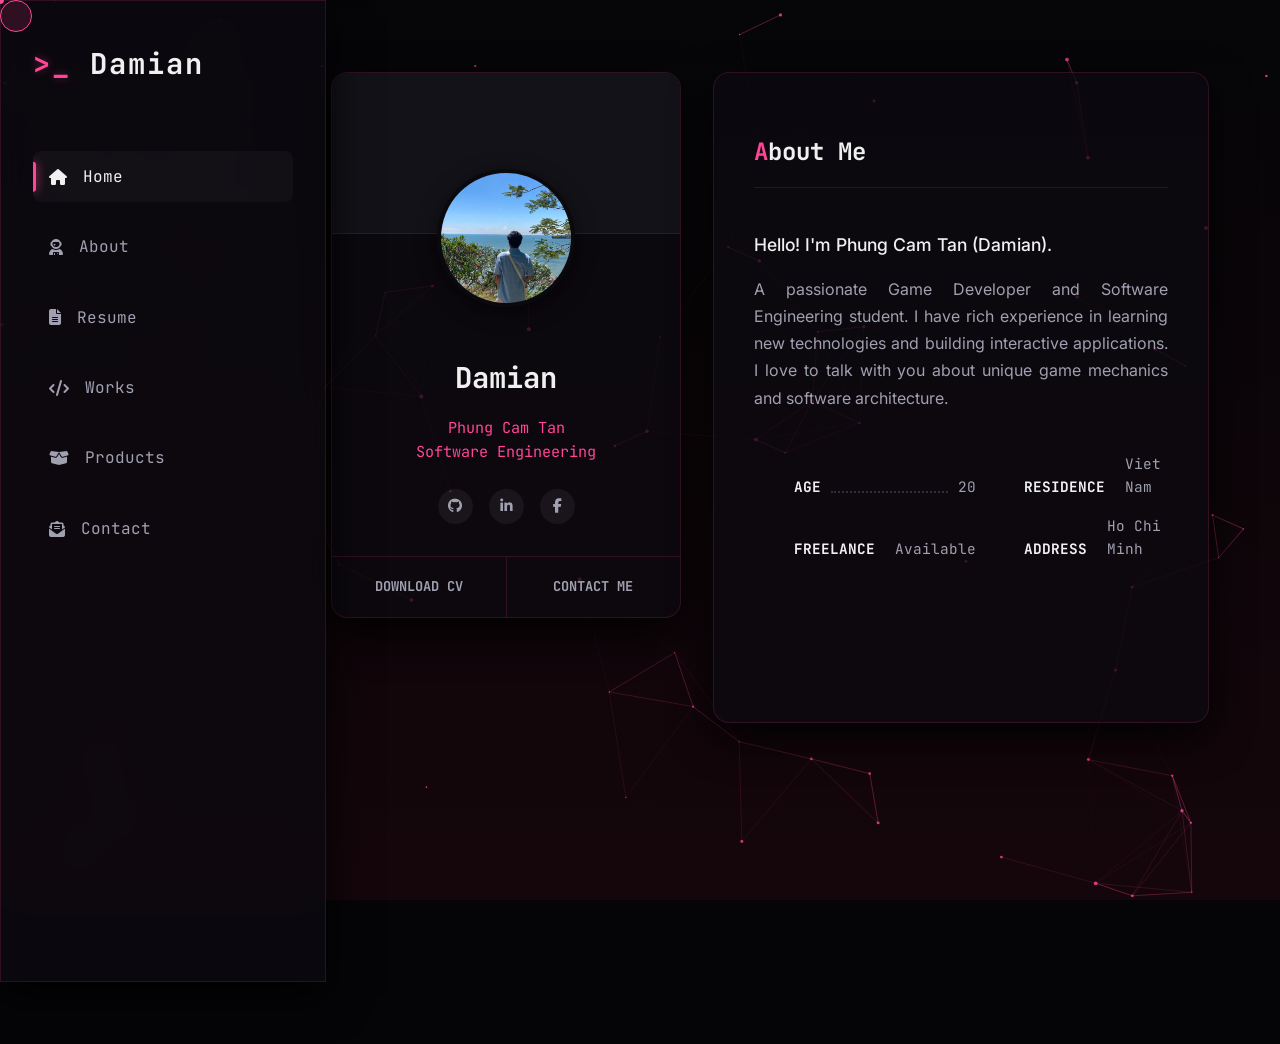
==== commit bc8b3ba6: "Update link" ====
--- a/index.html
+++ b/index.html
@@ -95,7 +95,7 @@
 
                 <div class="social-links">
                   <a
-                    href="https://github.com/"
+                    href="https://github.com/Phungcamtann"
                     target="_blank"
                     class="social-icon"
                     ><i class="fa-brands fa-github"></i
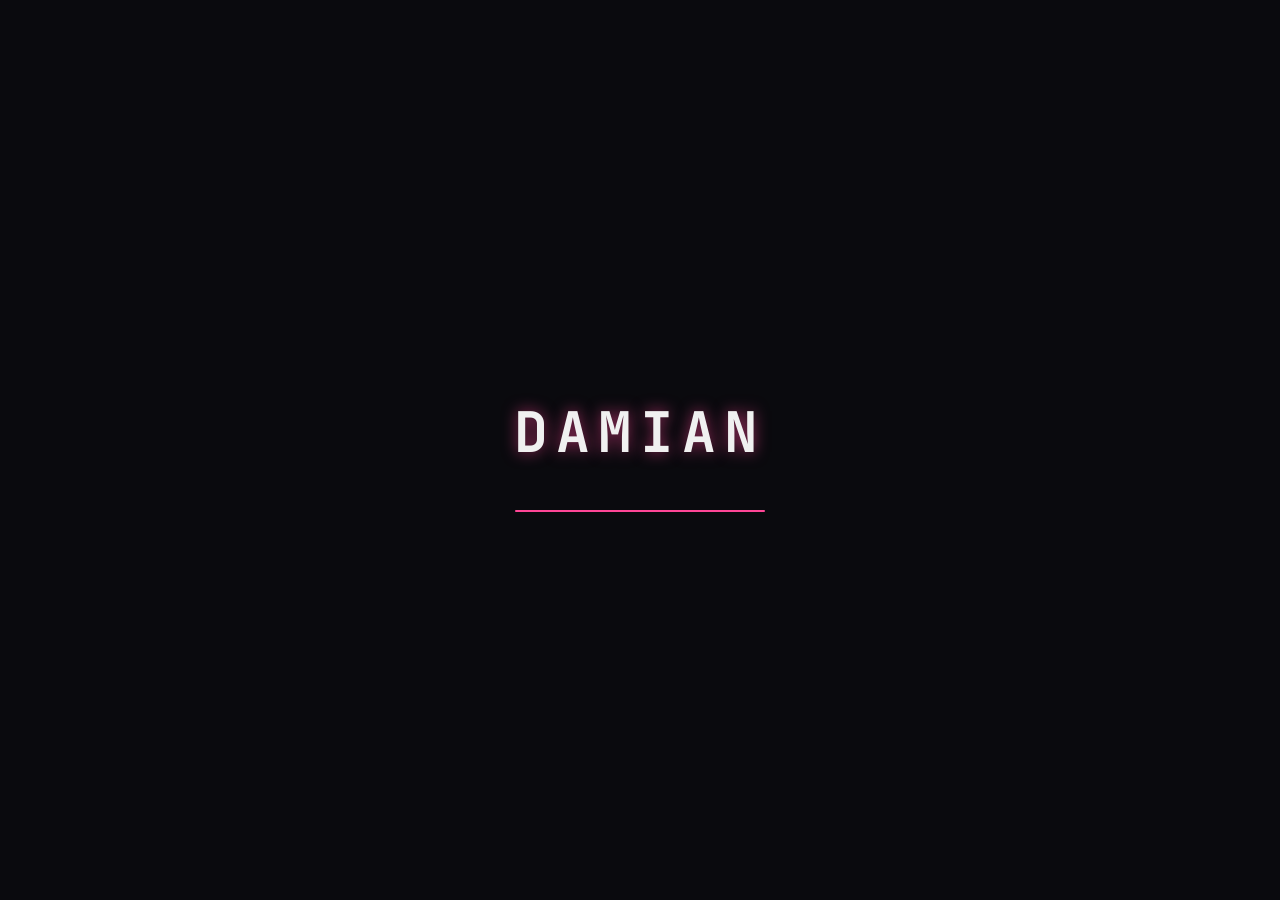
==== commit e4edcdd4: "Big update_1" ====
--- a/index.html
+++ b/index.html
@@ -5,19 +5,36 @@
     <meta name="viewport" content="width=device-width, initial-scale=1.0" />
     <meta
       name="description"
-      content="Portfolio of Phung Cam Tan (Damian) - Software Engineering Student & Game Developer"
-    />
-    <title>Damian | Developer Portfolio</title>
-    <meta property="og:title" content="Damian | Developer Portfolio" />
+      content="Portfolio of Phung Cam Tan (Damian), a Software Engineering student and Game Developer, featuring skills, selected work, and interactive web experiences."
+    />
+    <meta name="author" content="Phung Cam Tan" />
+    <title>Damian | Software Engineering Portfolio</title>
+    <meta property="og:type" content="website" />
+    <meta
+      property="og:title"
+      content="Damian | Software Engineering Portfolio"
+    />
     <meta
       property="og:description"
-      content="Software Engineering Student & Game Developer portfolio featuring unique projects and interactive UI."
-    />
-    <meta property="og:image" content="assets/images/portfolio-preview.jpg" />
-    <meta property="og:type" content="website" />
+      content="Portfolio of Phung Cam Tan (Damian), a Software Engineering student and Game Developer, featuring skills, selected work, and interactive web experiences."
+    />
+    <meta name="twitter:card" content="summary" />
+    <meta
+      name="twitter:title"
+      content="Damian | Software Engineering Portfolio"
+    />
+    <meta
+      name="twitter:description"
+      content="Portfolio of Phung Cam Tan (Damian), a Software Engineering student and Game Developer, featuring skills, selected work, and interactive web experiences."
+    />
     <meta name="theme-color" content="#0a0a0e" />
-
-    <link rel="icon" type="image/x-icon" href="favicon.ico" />
+    <script>
+      document.documentElement.classList.add("js-enabled");
+      window.setTimeout(() => {
+        document.documentElement.classList.add("loader-failsafe");
+      }, 4000);
+    </script>
+
     <link rel="preconnect" href="https://fonts.googleapis.com" />
     <link rel="preconnect" href="https://fonts.gstatic.com" crossorigin />
     <link
@@ -29,7 +46,12 @@
       href="https://cdnjs.cloudflare.com/ajax/libs/font-awesome/6.4.0/css/all.min.css"
     />
 
-    <link rel="stylesheet" href="assets/css/reset.css" />
+    <link
+      href="https://cdn.jsdelivr.net/npm/bootstrap@5.3.8/dist/css/bootstrap.min.css"
+      rel="stylesheet"
+      integrity="sha384-sRIl4kxILFvY47J16cr9ZwB07vP4J8+LH7qKQnuqkuIAvNWLzeN8tE5YBujZqJLB"
+      crossorigin="anonymous"
+    />
     <link rel="stylesheet" href="assets/css/variables.css" />
     <link rel="stylesheet" href="assets/css/base.css" />
     <link rel="stylesheet" href="assets/css/sidebar.css" />
@@ -40,126 +62,214 @@
     <link rel="stylesheet" href="assets/css/responsive.css" />
   </head>
   <body>
-    <div class="custom-cursor"></div>
-    <div class="cursor-glow"></div>
-
-    <div id="loading-screen">
-      <h1 class="glitch-text" data-text="DAMIAN">DAMIAN</h1>
-      <div class="progress-bar"><div class="progress"></div></div>
+    <a class="skip-link visually-hidden-focusable" href="#main-content"
+      >Skip to main content</a
+    >
+    <div class="custom-cursor" aria-hidden="true"></div>
+    <div class="cursor-glow" aria-hidden="true"></div>
+
+    <div id="loading-screen" aria-hidden="true">
+      <div class="glitch-text" data-text="DAMIAN">DAMIAN</div>
+      <div class="loader-progress"><div class="loader-progress-bar"></div></div>
     </div>
 
+    <button
+      type="button"
+      class="mobile-nav-toggle glass-panel d-lg-none"
+      data-bs-toggle="offcanvas"
+      data-bs-target="#mobileNavigation"
+      aria-controls="mobileNavigation"
+      aria-label="Open navigation menu"
+    >
+      <i class="fa-solid fa-bars" aria-hidden="true"></i>
+    </button>
+
+    <div
+      class="offcanvas offcanvas-start damian-offcanvas"
+      tabindex="-1"
+      id="mobileNavigation"
+      aria-labelledby="mobileNavigationLabel"
+    >
+      <div class="offcanvas-header">
+        <div class="damian-offcanvas-title" id="mobileNavigationLabel">
+          <span>&gt;_</span> Damian
+        </div>
+        <button
+          type="button"
+          class="damian-offcanvas-close"
+          data-bs-dismiss="offcanvas"
+          aria-label="Close navigation menu"
+        >
+          <i class="fa-solid fa-xmark" aria-hidden="true"></i>
+        </button>
+      </div>
+      <div class="offcanvas-body">
+        <nav class="nav-menu" aria-label="Mobile navigation">
+          <a href="index.html" class="nav-item active" aria-current="page"
+            ><i class="fa-solid fa-house" aria-hidden="true"></i> Home</a
+          >
+          <a href="page/about.html" class="nav-item"
+            ><i class="fa-solid fa-user-astronaut" aria-hidden="true"></i>
+            About</a
+          >
+          <a href="page/resume.html" class="nav-item"
+            ><i class="fa-solid fa-file-lines" aria-hidden="true"></i> Resume</a
+          >
+          <a href="page/works.html" class="nav-item"
+            ><i class="fa-solid fa-code" aria-hidden="true"></i> Works</a
+          >
+          <a href="page/products.html" class="nav-item"
+            ><i class="fa-solid fa-box-open" aria-hidden="true"></i> Products</a
+          >
+          <a href="page/contact.html" class="nav-item"
+            ><i class="fa-solid fa-envelope-open-text" aria-hidden="true"></i>
+            Contact</a
+          >
+        </nav>
+      </div>
+    </div>
+
     <div class="app-container">
-      <aside class="sidebar glass-panel">
+      <aside class="sidebar glass-panel d-none d-lg-flex">
         <div class="logo"><span>>_</span> Damian</div>
-        <nav class="nav-menu">
-          <a href="index.html" class="nav-item active"
-            ><i class="fa-solid fa-house"></i> Home</a
-          >
-          <a href="about.html" class="nav-item"
-            ><i class="fa-solid fa-user-astronaut"></i> About</a
-          >
-          <a href="resume.html" class="nav-item"
-            ><i class="fa-solid fa-file-lines"></i> Resume</a
-          >
-          <a href="works.html" class="nav-item"
-            ><i class="fa-solid fa-code"></i> Works</a
-          >
-          <a href="products.html" class="nav-item"
-            ><i class="fa-solid fa-box-open"></i> Products</a
-          >
-          <a href="contact.html" class="nav-item"
-            ><i class="fa-solid fa-envelope-open-text"></i> Contact</a
+        <nav class="nav-menu" aria-label="Primary navigation">
+          <a href="index.html" class="nav-item active" aria-current="page"
+            ><i class="fa-solid fa-house" aria-hidden="true"></i> Home</a
+          >
+          <a href="page/about.html" class="nav-item"
+            ><i class="fa-solid fa-user-astronaut" aria-hidden="true"></i>
+            About</a
+          >
+          <a href="page/resume.html" class="nav-item"
+            ><i class="fa-solid fa-file-lines" aria-hidden="true"></i> Resume</a
+          >
+          <a href="page/works.html" class="nav-item"
+            ><i class="fa-solid fa-code" aria-hidden="true"></i> Works</a
+          >
+          <a href="page/products.html" class="nav-item"
+            ><i class="fa-solid fa-box-open" aria-hidden="true"></i> Products</a
+          >
+          <a href="page/contact.html" class="nav-item"
+            ><i class="fa-solid fa-envelope-open-text" aria-hidden="true"></i>
+            Contact</a
           >
         </nav>
       </aside>
 
-      <main class="main-content">
+      <main class="main-content" id="main-content" tabindex="-1">
         <section id="home" class="page-section fade-in">
-          <div class="home-grid">
-            <div class="profile-card glass-panel">
-              <div class="profile-header">
-                <div class="profile-bg"></div>
-                <div class="profile-avatar">
-                  <img
-                    src="assets/images/avatar-placeholder.jpg"
-                    alt="Damian Avatar"
-                  />
+          <div class="container">
+            <div class="row gx-0 gy-4 gx-lg-4 align-items-start">
+              <div class="col-12 col-lg-5 col-xl-4">
+                <div class="profile-card glass-panel">
+                  <div class="profile-header">
+                    <div class="profile-bg"></div>
+                    <div class="profile-avatar">
+                      <img
+                        src="assets/images/avatar-placeholder.jpg"
+                        alt="Portrait of Phung Cam Tan, also known as Damian"
+                        width="960"
+                        height="1280"
+                        decoding="async"
+                      />
+                    </div>
+                  </div>
+                  <div class="profile-info">
+                    <h1 class="profile-name">Damian</h1>
+                    <p class="profile-role">
+                      Phung Cam Tan <br />
+                      Software Engineering
+                    </p>
+
+                    <div class="social-links">
+                      <a
+                        href="https://github.com/Phungcamtann"
+                        target="_blank"
+                        rel="noopener noreferrer"
+                        class="social-icon"
+                        aria-label="GitHub"
+                        ><i class="fa-brands fa-github" aria-hidden="true"></i
+                      ></a>
+                      <span
+                        class="social-icon social-icon--unavailable"
+                        role="img"
+                        aria-label="LinkedIn profile unavailable"
+                        title="LinkedIn profile unavailable"
+                        ><i
+                          class="fa-brands fa-linkedin-in"
+                          aria-hidden="true"
+                        ></i
+                      ></span>
+                      <a
+                        href="https://web.facebook.com/camtan.phung.1"
+                        target="_blank"
+                        rel="noopener noreferrer"
+                        class="social-icon"
+                        aria-label="Facebook"
+                        ><i
+                          class="fa-brands fa-facebook-f"
+                          aria-hidden="true"
+                        ></i
+                      ></a>
+                    </div>
+                  </div>
+                  <div class="profile-actions">
+                    <a href="page/resume.html" class="action-btn"
+                      >VIEW RESUME</a
+                    >
+                    <a href="page/contact.html" class="action-btn"
+                      >CONTACT ME</a
+                    >
+                  </div>
                 </div>
               </div>
-              <div class="profile-info">
-                <h1 class="profile-name">Damian</h1>
-                <p class="profile-role">
-                  Phung Cam Tan <br />
-                  Software Engineering
-                </p>
-
-                <div class="social-links">
-                  <a
-                    href="https://github.com/Phungcamtann"
-                    target="_blank"
-                    class="social-icon"
-                    ><i class="fa-brands fa-github"></i
-                  ></a>
-                  <a
-                    href="https://linkedin.com/"
-                    target="_blank"
-                    class="social-icon"
-                    ><i class="fa-brands fa-linkedin-in"></i
-                  ></a>
-                  <a
-                    href="https://web.facebook.com/camtan.phung.1"
-                    target="_blank"
-                    class="social-icon"
-                    ><i class="fa-brands fa-facebook-f"></i
-                  ></a>
+
+              <div class="col-12 col-lg-7 col-xl-8">
+                <div class="home-about glass-panel">
+                  <h2><span class="accent-letter">A</span>bout Me</h2>
+
+                  <div class="about-text">
+                    <p class="greeting">Hello! I'm Phung Cam Tan (Damian).</p>
+                    <p>
+                      A passionate Game Developer and Software Engineering
+                      student. I have rich experience in learning new
+                      technologies and building interactive applications. I love
+                      to talk with you about unique game mechanics and software
+                      architecture.
+                    </p>
+                  </div>
+
+                  <ul class="info-list">
+                    <li>
+                      <span class="label">AGE</span> <span class="dots"></span>
+                      <span class="value">20</span>
+                    </li>
+                    <li>
+                      <span class="label">RESIDENCE</span>
+                      <span class="dots"></span>
+                      <span class="value">Viet Nam</span>
+                    </li>
+                    <li>
+                      <span class="label">FREELANCE</span>
+                      <span class="dots"></span>
+                      <span class="value">Available</span>
+                    </li>
+                    <li>
+                      <span class="label">ADDRESS</span>
+                      <span class="dots"></span>
+                      <span class="value">Ho Chi Minh</span>
+                    </li>
+                  </ul>
+
+                  <div class="terminal-container">
+                    <div class="terminal-header">
+                      <span class="dot red" aria-hidden="true"></span>
+                      <span class="dot yellow" aria-hidden="true"></span>
+                      <span class="dot green" aria-hidden="true"></span>
+                    </div>
+                    <div class="terminal-body" id="terminal-typing"></div>
+                  </div>
                 </div>
-              </div>
-              <div class="profile-actions">
-                <a href="resume.html" class="action-btn">DOWNLOAD CV</a>
-                <a href="contact.html" class="action-btn">CONTACT ME</a>
-              </div>
-            </div>
-
-            <div class="home-about glass-panel">
-              <h2><span class="accent-letter">A</span>bout Me</h2>
-
-              <div class="about-text">
-                <p class="greeting">Hello! I'm Phung Cam Tan (Damian).</p>
-                <p>
-                  A passionate Game Developer and Software Engineering student.
-                  I have rich experience in learning new technologies and
-                  building interactive applications. I love to talk with you
-                  about unique game mechanics and software architecture.
-                </p>
-              </div>
-
-              <ul class="info-list">
-                <li>
-                  <span class="label">AGE</span> <span class="dots"></span>
-                  <span class="value">20</span>
-                </li>
-                <li>
-                  <span class="label">RESIDENCE</span>
-                  <span class="dots"></span> <span class="value">Viet Nam</span>
-                </li>
-                <li>
-                  <span class="label">FREELANCE</span>
-                  <span class="dots"></span>
-                  <span class="value">Available</span>
-                </li>
-                <li>
-                  <span class="label">ADDRESS</span> <span class="dots"></span>
-                  <span class="value">Ho Chi Minh</span>
-                </li>
-              </ul>
-
-              <div class="terminal-container">
-                <div class="terminal-header">
-                  <span class="dot red"></span>
-                  <span class="dot yellow"></span>
-                  <span class="dot green"></span>
-                </div>
-                <div class="terminal-body" id="terminal-typing"></div>
               </div>
             </div>
           </div>
@@ -167,9 +277,15 @@
       </main>
     </div>
 
+    <script
+      src="https://cdn.jsdelivr.net/npm/bootstrap@5.3.8/dist/js/bootstrap.bundle.min.js"
+      integrity="sha384-FKyoEForCGlyvwx9Hj09JcYn3nv7wiPVlz7YYwJrWVcXK/BmnVDxM+D2scQbITxI"
+      crossorigin="anonymous"
+    ></script>
     <script src="assets/js/cursor.js"></script>
+    <script src="assets/js/loader.js"></script>
+    <script src="assets/js/typing.js"></script>
     <script src="assets/js/main.js"></script>
-    <script src="assets/js/reveal.js"></script>
     <script src="assets/js/navigation.js"></script>
     <script src="assets/js/particles.js"></script>
   </body>
--- a/assets/css/variables.css
+++ b/assets/css/variables.css
@@ -1,34 +1,45 @@
 :root {
-  /* Colors - Dark Theme with Neon Accent */
+  /* Colors */
+  --bg-deep: #050508;
   --bg-main: #0a0a0e;
   --bg-secondary: #121218;
-  --accent-glow: #ff4696; /* Damian's Signature Neon Pink */
+  --accent-glow: #ff4696;
+  --accent-rgb: 255, 70, 150;
+  --color-white: #fff;
 
-  /* Text Colors */
+  /* Typography */
   --text-primary: #f0f0f0;
   --text-secondary: #a0a0b0;
-  --text-muted: #555566;
-
-  /* Glassmorphism */
-  --glass-bg: rgba(
-    12,
-    10,
-    16,
-    0.75
-  ); /* Nền kính tối và đặc hơn để che bớt hạt chuyển động */
-  --glass-border: rgba(
-    255,
-    70,
-    150,
-    0.15
-  ); /* Đổi viền sang hơi hường Neon nhẹ để tách biệt với nền đen */
-  --glass-shadow: 0 15px 40px rgba(0, 0, 0, 0.9); /* Đổ bóng cực gắt để đẩy khối nổi bồng lên khỏi background */
-
-  /* Fonts */
+  --text-muted: #7c7c90;
   --font-heading: "JetBrains Mono", monospace;
   --font-body: "Inter", sans-serif;
+
+  /* Glass */
+  --glass-bg: rgba(12, 10, 16, 0.75);
+  --glass-border: rgba(var(--accent-rgb), 0.15);
+  --glass-shadow: 0 15px 40px rgba(0, 0, 0, 0.9);
+  --glass-blur: 16px;
+
+  /* Radius */
+  --radius-xs: 2px;
+  --radius-md: 8px;
+  --radius-lg: 16px;
+  --radius-pill: 20px;
+  --radius-round: 50%;
 
   /* Transitions */
   --trans-fast: 0.2s ease;
   --trans-smooth: 0.4s cubic-bezier(0.16, 1, 0.3, 1);
+
+  /* Layout */
+  --sidebar-width: 260px;
+  --content-max-width: 1150px;
+
+  /* Custom application layers; Bootstrap owns component overlay layers. */
+  --z-content: 1;
+  --z-sidebar: 100;
+  --z-mobile-toggle: 1030;
+  --z-cursor-glow: 9998;
+  --z-cursor: 9999;
+  --z-loader: 9999;
 }
--- a/assets/css/base.css
+++ b/assets/css/base.css
@@ -1,16 +1,5 @@
-/* Ẩn con trỏ mặc định trên desktop */
-@media (pointer: fine) {
-  body {
-    cursor: none;
-  }
-  a,
-  button {
-    cursor: none;
-  }
-}
-
 body {
-  background-color: #050508; /* Màu đen sâu vũ trụ */
+  background-color: var(--bg-deep);
   color: var(--text-primary);
   font-family: var(--font-body);
   line-height: 1.6;
@@ -28,58 +17,6 @@
   font-weight: 700;
 }
 
-/* Utilities cho Glassmorphism */
-.glass-panel {
-  background: var(--glass-bg);
-  backdrop-filter: blur(16px);
-  -webkit-backdrop-filter: blur(16px);
-  border: 1px solid var(--glass-border);
-  box-shadow: var(--glass-shadow);
-  border-radius: 16px;
-  position: relative;
-  z-index: 1;
-}
-
-/* =========================================
-   CUSTOM CURSOR
-========================================= */
-.custom-cursor {
-  position: fixed;
-  top: 0;
-  left: 0;
-  width: 8px;
-  height: 8px;
-  /* Căn giữa tâm chuột */
-  margin-top: -4px;
-  margin-left: -4px;
-  background-color: var(--accent-glow);
-  border-radius: 50%;
-  pointer-events: none; /* Cực kỳ quan trọng để click xuyên qua */
-  z-index: 9999;
-}
-
-.cursor-glow {
-  position: fixed;
-  top: 0;
-  left: 0;
-  width: 30px;
-  height: 30px;
-  border: 1px solid var(--accent-glow);
-  background-color: rgba(255, 70, 150, 0.15);
-  border-radius: 50%;
-  pointer-events: none;
-  z-index: 9998;
-  transition:
-    background-color var(--trans-fast),
-    transform 0.1s ease-out;
-}
-
-/* Hiệu ứng khi hover vào các thẻ a, button (Class .active được JS thêm vào) */
-.cursor-glow.active {
-  background-color: rgba(255, 70, 150, 0.4);
-  border-color: #fff;
-}
-
 /* =========================================
    CUSTOM SCROLLBAR
 ========================================= */
@@ -93,7 +30,7 @@
 }
 
 ::-webkit-scrollbar-thumb {
-  background: rgba(255, 70, 150, 0.3); /* Màu hường Neon dạng trong suốt */
+  background: rgba(var(--accent-rgb), 0.3);
   border-radius: 10px; /* Bo tròn các góc */
   transition: var(--trans-fast);
 }
--- a/assets/css/sidebar.css
+++ b/assets/css/sidebar.css
@@ -5,16 +5,19 @@
   position: fixed;
   top: 0;
   left: 0;
-  width: 260px;
+  width: var(--sidebar-width);
   height: 100vh;
+  height: 100dvh;
   padding: 2.5rem 2rem;
   display: flex;
   flex-direction: column;
   justify-content: flex-start;
-  z-index: 100;
+  z-index: var(--z-sidebar);
   /* Kế thừa từ class .glass-panel nhưng ta set thêm border phải */
   border-right: 1px solid var(--glass-border);
-  border-radius: 0; /* Reset border radius của glass-panel mặc định */
+  border-radius: 0;
+  overflow-y: auto;
+  overscroll-behavior: contain;
 }
 
 .logo {
@@ -26,7 +29,7 @@
 
 .logo span {
   color: var(--accent-glow);
-  text-shadow: 0 0 10px rgba(255, 70, 150, 0.4);
+  text-shadow: 0 0 10px rgba(var(--accent-rgb), 0.4);
 }
 
 .nav-menu {
@@ -44,7 +47,7 @@
   align-items: center;
   gap: 1rem;
   padding: 0.8rem 1rem;
-  border-radius: 8px;
+  border-radius: var(--radius-md);
   transition: var(--trans-smooth);
   position: relative;
   overflow: hidden;
@@ -53,8 +56,8 @@
 /* Hiệu ứng Hover Glow */
 .nav-item:hover {
   color: var(--text-primary);
-  background: rgba(255, 70, 150, 0.05);
-  text-shadow: 0 0 8px rgba(255, 70, 150, 0.5);
+  background: rgba(var(--accent-rgb), 0.05);
+  text-shadow: 0 0 8px rgba(var(--accent-rgb), 0.5);
 }
 
 /* Active Indicator */
@@ -76,15 +79,90 @@
   box-shadow: 0 0 10px var(--accent-glow);
 }
 
-/* Mobile Drawer (Sẽ kích hoạt bằng JS sau) */
-@media (max-width: 992px) {
-  .sidebar {
-    transform: translateX(-100%);
-    transition: transform var(--trans-smooth);
-    width: 280px;
-    background: rgba(10, 10, 14, 0.95); /* Tối hơn chút trên mobile */
-  }
-  .sidebar.open {
-    transform: translateX(0);
-  }
+/* Mobile Offcanvas trigger */
+.mobile-nav-toggle {
+  position: fixed;
+  top: 1.5rem;
+  right: 1.5rem;
+  width: 45px;
+  height: 45px;
+  z-index: var(--z-mobile-toggle);
+  display: flex;
+  align-items: center;
+  justify-content: center;
+  font-size: 1.5rem;
+  color: var(--accent-glow);
+  background: var(--glass-bg);
+  border: 1px solid var(--glass-border);
+  border-radius: var(--radius-md);
 }
+
+.mobile-nav-toggle:hover,
+.mobile-nav-toggle:focus-visible {
+  color: var(--text-primary);
+  border-color: var(--accent-glow);
+  box-shadow: 0 0 15px rgba(var(--accent-rgb), 0.35);
+  outline: 2px solid var(--accent-glow);
+  outline-offset: 3px;
+}
+
+/* =========================================
+   BOOTSTRAP OFFCANVAS — MOBILE NAVIGATION
+========================================= */
+.damian-offcanvas {
+  --bs-offcanvas-width: min(280px, calc(100vw - 1rem));
+  color: var(--text-primary);
+  background: rgba(10, 10, 14, 0.97);
+  border-right: 1px solid var(--glass-border);
+  box-shadow: var(--glass-shadow);
+  backdrop-filter: blur(var(--glass-blur));
+  -webkit-backdrop-filter: blur(var(--glass-blur));
+}
+
+.damian-offcanvas .offcanvas-header {
+  padding: 1.5rem 1.25rem;
+  border-bottom: 1px solid var(--glass-border);
+}
+
+.damian-offcanvas-title {
+  margin: 0;
+  color: var(--text-primary);
+  font-family: var(--font-heading);
+  font-size: 1.5rem;
+  font-weight: 700;
+  letter-spacing: 2px;
+}
+
+.damian-offcanvas-title span {
+  color: var(--accent-glow);
+  text-shadow: 0 0 10px rgba(var(--accent-rgb), 0.4);
+}
+
+.damian-offcanvas-close {
+  width: 44px;
+  height: 44px;
+  display: inline-flex;
+  align-items: center;
+  justify-content: center;
+  flex: 0 0 auto;
+  color: var(--accent-glow);
+  background: rgba(var(--accent-rgb), 0.05);
+  border: 1px solid var(--glass-border);
+  border-radius: var(--radius-md);
+  font-size: 1.25rem;
+}
+
+.damian-offcanvas-close:hover,
+.damian-offcanvas-close:focus-visible,
+.damian-offcanvas .nav-item:focus-visible {
+  color: var(--text-primary);
+  border-color: var(--accent-glow);
+  box-shadow: 0 0 15px rgba(var(--accent-rgb), 0.35);
+  outline: 2px solid var(--accent-glow);
+  outline-offset: 3px;
+}
+
+.damian-offcanvas .offcanvas-body {
+  padding: 1.5rem 1.25rem;
+  overflow-y: auto;
+}
--- a/assets/css/layout.css
+++ b/assets/css/layout.css
@@ -4,15 +4,18 @@
 .app-container {
   display: flex;
   min-height: 100vh;
+  min-height: 100dvh;
   width: 100%;
 }
 
 .main-content {
   flex: 1;
-  margin-left: 260px; /* Giữ lại khoảng trống nhường cho Sidebar */
+  min-width: 0;
+  margin-left: var(--sidebar-width);
   /* Đổi padding tĩnh (4rem) thành % để 2 bên lề tự động thở đều theo màn hình */
   padding: 4rem 5%;
   min-height: 100vh;
+  min-height: 100dvh;
   display: flex;
   flex-direction: column;
 }
@@ -20,15 +23,8 @@
 /* KHỐI NÀY LÀ CHÌA KHÓA ĐỂ CĂN GIỮA */
 .page-section {
   width: 100%;
-  max-width: 1150px; /* Khóa độ rộng tối đa, giúp các Card không bị bè ngang quá mức */
+  max-width: var(--content-max-width);
   margin: 0 auto; /* Tự động chia đều khoảng trống thừa sang 2 bên trái/phải */
-}
-
-@media (max-width: 992px) {
-  .main-content {
-    margin-left: 0;
-    padding: 2rem 1.5rem;
-  }
 }
 
 /* =========================================
@@ -38,83 +34,24 @@
   position: fixed;
   top: 0;
   left: 0;
-  width: 100vw;
+  width: 100%;
   height: 100vh;
+  height: 100dvh;
   background-color: var(--bg-main);
-  display: flex;
+  display: none;
   flex-direction: column;
   justify-content: center;
   align-items: center;
-  z-index: 9999;
+  z-index: var(--z-loader);
   transition:
     opacity 0.5s ease,
     visibility 0.5s ease;
 }
 
-.glitch-text {
-  font-family: var(--font-heading);
-  font-size: 3.5rem;
-  font-weight: 700;
-  color: var(--text-primary);
-  letter-spacing: 8px;
-  position: relative;
-  text-shadow: 0 0 15px rgba(255, 70, 150, 0.6);
-  margin-bottom: 2rem;
+.js-enabled #loading-screen {
+  display: flex;
 }
 
-.progress-bar {
-  width: 250px;
-  height: 2px;
-  background-color: var(--glass-border);
-  overflow: hidden;
-  border-radius: 2px;
+.loader-failsafe #loading-screen {
+  display: none;
 }
-
-.progress {
-  width: 0%;
-  height: 100%;
-  background-color: var(--accent-glow);
-  box-shadow: 0 0 10px var(--accent-glow);
-  /* Giả lập thời gian load trang trong 2 giây */
-  animation: loadingSimulate 2s cubic-bezier(0.8, 0, 0.2, 1) forwards;
-}
-
-@keyframes loadingSimulate {
-  0% {
-    width: 0%;
-  }
-  40% {
-    width: 40%;
-  }
-  70% {
-    width: 75%;
-  }
-  100% {
-    width: 100%;
-  }
-}
-
-/* =========================================
-   TERMINAL TYPING ANIMATION
-========================================= */
-.terminal-line {
-  font-family: var(--font-heading);
-  font-size: 1.1rem;
-  margin-bottom: 0.6rem;
-  color: var(--text-secondary);
-}
-
-.blinking-cursor {
-  animation: blink 1s step-end infinite;
-  color: var(--accent-glow);
-}
-
-@keyframes blink {
-  0%,
-  100% {
-    opacity: 1;
-  }
-  50% {
-    opacity: 0;
-  }
-}
--- a/assets/css/components.css
+++ b/assets/css/components.css
@@ -1,41 +1,81 @@
 /* =========================================
    BUTTONS (Glow, Ripple, Lift)
 ========================================= */
-.btn {
+.skip-link {
+  position: fixed;
+  top: 1rem;
+  left: 1rem;
+  z-index: calc(var(--z-loader) + 1);
+  padding: 0.75rem 1rem;
+  color: var(--text-primary);
+  background: var(--bg-main);
+  border: 2px solid var(--accent-glow);
+  border-radius: var(--radius-md);
+  box-shadow: 0 0 15px rgba(var(--accent-rgb), 0.4);
+}
+
+.damian-btn:focus-visible,
+.nav-item:focus-visible,
+.social-icon:focus-visible,
+.action-btn:focus-visible,
+.info-value:is(a):focus-visible,
+.damian-form-control:focus-visible,
+.skip-link:focus-visible {
+  outline: 2px solid var(--accent-glow);
+  outline-offset: 3px;
+}
+
+.damian-btn {
   display: inline-flex;
   align-items: center;
   justify-content: center;
   gap: 0.5rem;
   padding: 0.8rem 1.5rem;
+  min-height: 44px;
   font-family: var(--font-heading);
   font-size: 1rem;
   font-weight: 700;
   color: var(--text-primary);
   background: transparent;
   border: 1px solid var(--accent-glow);
-  border-radius: 8px;
-  cursor: none; /* Dùng custom cursor */
+  border-radius: var(--radius-md);
   transition: var(--trans-smooth);
   position: relative;
   overflow: hidden;
-  z-index: 1;
+  z-index: var(--z-content);
 }
 
 /* Hiệu ứng Hover Lift & Glow */
-.btn:hover {
+.damian-btn:hover {
   transform: translateY(-3px);
-  box-shadow: 0 5px 15px rgba(255, 70, 150, 0.4);
-  background: rgba(255, 70, 150, 0.1);
-}
-
-.btn:active {
+  box-shadow: 0 5px 15px rgba(var(--accent-rgb), 0.4);
+  background: rgba(var(--accent-rgb), 0.1);
+}
+
+.damian-btn:active {
   transform: translateY(0);
 }
 
+.damian-btn:disabled,
+.damian-btn[aria-disabled="true"] {
+  cursor: not-allowed;
+  opacity: 0.55;
+  pointer-events: none;
+  transform: none;
+  box-shadow: none;
+}
+
+.damian-btn:disabled:hover,
+.damian-btn[aria-disabled="true"]:hover {
+  background: transparent;
+  transform: none;
+  box-shadow: none;
+}
+
 /* =========================================
    SKILL BADGES
 ========================================= */
-.badge {
+.skill-badge {
   display: inline-flex;
   align-items: center;
   gap: 0.4rem;
@@ -43,38 +83,188 @@
   font-family: var(--font-heading);
   font-size: 0.85rem;
   color: var(--accent-glow);
-  background: rgba(255, 70, 150, 0.05);
-  border: 1px solid rgba(255, 70, 150, 0.2);
-  border-radius: 20px;
+  background: rgba(var(--accent-rgb), 0.05);
+  border: 1px solid rgba(var(--accent-rgb), 0.2);
+  border-radius: var(--radius-pill);
   transition: var(--trans-fast);
-}
-
-.badge:hover {
-  background: rgba(255, 70, 150, 0.15);
+  max-width: 100%;
+  overflow-wrap: anywhere;
+}
+
+.skill-badge:hover {
+  background: rgba(var(--accent-rgb), 0.15);
   border-color: var(--accent-glow);
 }
 
 /* =========================================
-   MOBILE TOGGLE BUTTON (Cho navigation.js)
-========================================= */
-.mobile-toggle-btn {
+   GLASS PANEL
+========================================= */
+:where(.glass-panel) {
+  position: relative;
+  z-index: var(--z-content);
+  background: var(--glass-bg);
+  border: 1px solid var(--glass-border);
+  border-radius: var(--radius-lg);
+  box-shadow: var(--glass-shadow);
+  backdrop-filter: blur(var(--glass-blur));
+  -webkit-backdrop-filter: blur(var(--glass-blur));
+}
+
+/* =========================================
+   CUSTOM CURSOR
+========================================= */
+.custom-cursor {
+  display: none;
   position: fixed;
-  top: 1.5rem;
-  right: 1.5rem;
-  width: 45px;
-  height: 45px;
-  z-index: 101;
+  top: 0;
+  left: 0;
+  width: 8px;
+  height: 8px;
+  margin-top: -4px;
+  margin-left: -4px;
+  background-color: var(--accent-glow);
+  border-radius: var(--radius-round);
+  pointer-events: none;
+  z-index: var(--z-cursor);
+}
+
+.cursor-glow {
   display: none;
-  font-size: 1.5rem;
+  position: fixed;
+  top: 0;
+  left: 0;
+  width: 30px;
+  height: 30px;
+  border: 1px solid var(--accent-glow);
+  background-color: rgba(var(--accent-rgb), 0.15);
+  border-radius: var(--radius-round);
+  pointer-events: none;
+  z-index: var(--z-cursor-glow);
+  transition:
+    background-color var(--trans-fast),
+    transform 0.1s ease-out;
+}
+
+.cursor-glow.active {
+  background-color: rgba(var(--accent-rgb), 0.4);
+  border-color: var(--color-white);
+}
+
+.custom-cursor-enabled .custom-cursor,
+.custom-cursor-enabled .cursor-glow {
+  display: block;
+  will-change: transform;
+}
+
+/* =========================================
+   SECTION HEADING
+========================================= */
+.section-header {
+  margin-bottom: 3rem;
+}
+
+.section-title {
+  font-size: clamp(2rem, 5vw, 2.5rem);
+  color: var(--text-primary);
+  margin-bottom: 0.5rem;
+}
+
+.section-title span {
   color: var(--accent-glow);
+}
+
+.title-line {
+  width: 60px;
+  height: 4px;
+  background-color: var(--accent-glow);
+  border-radius: var(--radius-xs);
+  box-shadow: 0 0 10px rgba(var(--accent-rgb), 0.5);
+}
+
+/* =========================================
+   LOADER AND TERMINAL
+========================================= */
+.glitch-text {
+  position: relative;
+  margin-bottom: 2rem;
+  color: var(--text-primary);
+  font-family: var(--font-heading);
+  font-size: clamp(2.25rem, 11vw, 3.5rem);
+  font-weight: 700;
+  letter-spacing: clamp(4px, 2vw, 8px);
+  text-shadow: 0 0 15px rgba(var(--accent-rgb), 0.6);
+}
+
+.loader-progress {
+  width: min(250px, calc(100vw - 3rem));
+  height: 2px;
+  overflow: hidden;
+  background-color: var(--glass-border);
+  border-radius: var(--radius-xs);
+}
+
+.loader-progress-bar {
+  width: 0%;
+  height: 100%;
+  background-color: var(--accent-glow);
+  box-shadow: 0 0 10px var(--accent-glow);
+  animation: loadingSimulate 2s cubic-bezier(0.8, 0, 0.2, 1) forwards;
+}
+
+.terminal-line {
+  margin-bottom: 0.6rem;
+  color: var(--text-secondary);
+  font-family: var(--font-heading);
+  font-size: 1.1rem;
+  overflow-wrap: anywhere;
+}
+
+.terminal-container,
+.terminal-body {
+  min-width: 0;
+  max-width: 100%;
+}
+
+.terminal-body {
+  overflow-x: auto;
+}
+
+.blinking-cursor {
+  color: var(--accent-glow);
+  animation: blink 1s step-end infinite;
+}
+
+/* =========================================
+   FORM CONTROLS
+========================================= */
+.form-group {
+  margin-bottom: 1.5rem;
+}
+
+.damian-form-control {
+  width: 100%;
+  padding: 1rem 1.2rem;
+  color: var(--text-primary);
+  background: rgba(0, 0, 0, 0.2);
   border: 1px solid var(--glass-border);
-  border-radius: 8px;
-}
-
-@media (max-width: 992px) {
-  .mobile-toggle-btn {
-    display: flex;
-    align-items: center;
-    justify-content: center;
-  }
-}
+  border-radius: var(--radius-md);
+  outline: none;
+  font-family: var(--font-body);
+  font-size: 1rem;
+  transition: var(--trans-fast);
+}
+
+.damian-form-control::placeholder {
+  color: var(--text-muted);
+}
+
+.damian-form-control:focus {
+  background: rgba(255, 255, 255, 0.05);
+  border-color: var(--accent-glow);
+  box-shadow: 0 0 10px rgba(var(--accent-rgb), 0.2);
+}
+
+textarea.damian-form-control {
+  min-height: 120px;
+  resize: vertical;
+}
--- a/assets/css/animations.css
+++ b/assets/css/animations.css
@@ -1,6 +1,9 @@
 /* =========================================
-   SCROLL REVEAL ANIMATIONS
+   REUSABLE ANIMATION STATES AND KEYFRAMES
 ========================================= */
+.fade-in {
+  animation: fadeIn 0.8s ease-out forwards;
+}
 .reveal {
   opacity: 0;
   transform: translateY(40px);
@@ -12,54 +15,73 @@
   transform: translateY(0);
 }
 
-/* =========================================
-   FLOATING SHAPES (BACKGROUND)
-========================================= */
-.floating-container {
-  position: fixed;
-  top: 0;
-  left: 0;
-  width: 100vw;
-  height: 100vh;
-  overflow: hidden;
-  z-index: -1; /* Luôn nằm dưới cùng */
-  pointer-events: none; /* Không cản trở click */
+@keyframes fadeIn {
+  from {
+    opacity: 0;
+    transform: translateY(20px);
+  }
+  to {
+    opacity: 1;
+    transform: translateY(0);
+  }
 }
 
-.shape {
-  position: absolute;
-  background: linear-gradient(
-    135deg,
-    rgba(255, 70, 150, 0.05),
-    rgba(255, 255, 255, 0.02)
-  );
-  backdrop-filter: blur(5px);
-  -webkit-backdrop-filter: blur(5px);
-  border: 1px solid var(--glass-border);
-  animation: float linear infinite;
+@keyframes loadingSimulate {
+  0% {
+    width: 0%;
+  }
+  40% {
+    width: 40%;
+  }
+  70% {
+    width: 75%;
+  }
+  100% {
+    width: 100%;
+  }
 }
 
-/* Các loại hình khối */
-.shape.circle {
-  border-radius: 50%;
-}
-.shape.square {
-  border-radius: 10%;
-}
-
-@keyframes float {
-  0% {
-    transform: translateY(100vh) rotate(0deg);
-    opacity: 0;
-  }
-  10% {
+@keyframes blink {
+  0%,
+  100% {
     opacity: 1;
   }
-  90% {
-    opacity: 1;
-  }
-  100% {
-    transform: translateY(-20vh) rotate(360deg);
+  50% {
     opacity: 0;
   }
 }
+
+@media (prefers-reduced-motion: reduce) {
+  #loading-screen {
+    transition: none;
+  }
+
+  .fade-in,
+  .loader-progress-bar,
+  .blinking-cursor {
+    animation: none;
+  }
+
+  .loader-progress-bar {
+    width: 100%;
+  }
+
+  .reveal {
+    opacity: 1;
+    transform: none;
+    transition: none;
+  }
+
+  .damian-btn:hover,
+  .social-icon:hover,
+  .resume-card:hover,
+  .work-card:hover,
+  .work-card:hover .work-image img {
+    transform: none;
+  }
+
+  .custom-cursor-enabled .custom-cursor,
+  .custom-cursor-enabled .cursor-glow {
+    display: none;
+  }
+}
--- a/assets/css/pages.css
+++ b/assets/css/pages.css
@@ -1,53 +1,6 @@
-/* =========================================
-   GENERAL PAGE STYLES
-========================================= */
-.section-header {
-  margin-bottom: 3rem;
-}
-
-.section-title {
-  font-size: 2.5rem;
-  color: var(--text-primary);
-  margin-bottom: 0.5rem;
-}
-
-.section-title span {
-  color: var(--accent-glow);
-}
-
-.title-line {
-  width: 60px;
-  height: 4px;
-  background-color: var(--accent-glow);
-  border-radius: 2px;
-  box-shadow: 0 0 10px rgba(255, 70, 150, 0.5);
-}
-
-/* Hiệu ứng Fade In nhẹ khi load trang nội dung */
-.fade-in {
-  animation: fadeIn 0.8s ease-out forwards;
-}
-
-@keyframes fadeIn {
-  from {
-    opacity: 0;
-    transform: translateY(20px);
-  }
-  to {
-    opacity: 1;
-    transform: translateY(0);
-  }
-}
-
 /* =========================================
    ABOUT PAGE
 ========================================= */
-.about-grid {
-  display: grid;
-  grid-template-columns: 1.2fr 1fr;
-  gap: 2rem;
-}
-
 .about-bio,
 .about-skills {
   padding: 2.5rem;
@@ -92,23 +45,9 @@
   gap: 0.8rem;
 }
 
-/* Responsive cho About Page */
-@media (max-width: 1024px) {
-  .about-grid {
-    grid-template-columns: 1fr;
-  }
-}
-
 /* =========================================
    HOME PAGE (PROFILE CARD & ABOUT LAYOUT)
 ========================================= */
-.home-grid {
-  display: grid;
-  grid-template-columns: 350px 1fr;
-  gap: 2rem;
-  align-items: start;
-}
-
 /* 1. Profile Card (Cột trái) */
 .profile-card {
   padding: 0; /* Bỏ padding mặc định của glass-panel để full viền */
@@ -124,17 +63,13 @@
 .profile-bg {
   height: 160px;
   background-color: var(--bg-secondary);
-  /* Gắn đường dẫn ảnh nền của bạn vào đây sau */
-  background-image: url("../images/hero-bg.jpg");
-  background-size: cover;
-  background-position: center;
   border-bottom: 1px solid var(--glass-border);
 }
 
 .profile-avatar {
   width: 130px;
   height: 130px;
-  border-radius: 50%;
+  border-radius: var(--radius-round);
   border: 4px solid var(--bg-main);
   box-shadow: 0 5px 20px rgba(0, 0, 0, 0.5);
   margin: -65px auto 0; /* Kéo avatar đè lên ảnh nền */
@@ -174,9 +109,9 @@
 }
 
 .social-icon {
-  width: 35px;
-  height: 35px;
-  border-radius: 50%;
+  width: 44px;
+  height: 44px;
+  border-radius: var(--radius-round);
   background: rgba(255, 255, 255, 0.05);
   display: flex;
   align-items: center;
@@ -191,6 +126,17 @@
   background: var(--accent-glow);
   color: #fff;
   transform: translateY(-3px);
+}
+
+.social-icon--unavailable {
+  cursor: not-allowed;
+  opacity: 0.55;
+}
+
+.social-icon--unavailable:hover {
+  background: rgba(255, 255, 255, 0.05);
+  color: var(--text-secondary);
+  transform: none;
 }
 
 .profile-actions {
@@ -216,7 +162,7 @@
 
 .action-btn:hover {
   color: var(--text-primary);
-  background: rgba(255, 70, 150, 0.05);
+  background: rgba(var(--accent-rgb), 0.05);
 }
 
 /* 2. Cột Phải (About & Terminal) */
@@ -258,6 +204,7 @@
   grid-template-columns: 1fr 1fr;
   gap: 1rem 3rem;
   list-style: none;
+  padding-left: 0;
   margin-bottom: 2.5rem;
 }
 
@@ -289,12 +236,6 @@
 /* =========================================
    RESUME PAGE
 ========================================= */
-.resume-grid {
-  display: grid;
-  grid-template-columns: 1fr 1fr;
-  gap: 3rem;
-}
-
 .column-title {
   font-size: 1.5rem;
   color: var(--accent-glow);
@@ -326,8 +267,8 @@
   width: 12px;
   height: 12px;
   background-color: var(--accent-glow);
-  border-radius: 50%;
-  box-shadow: 0 0 10px rgba(255, 70, 150, 0.6);
+  border-radius: var(--radius-round);
+  box-shadow: 0 0 10px rgba(var(--accent-rgb), 0.6);
 }
 
 /* Resume Cards */
@@ -338,18 +279,18 @@
 
 .resume-card:hover {
   transform: translateY(-5px);
-  border-color: rgba(255, 70, 150, 0.3);
+  border-color: rgba(var(--accent-rgb), 0.3);
   box-shadow: 0 10px 30px rgba(0, 0, 0, 0.5);
 }
 
 .resume-date {
   display: inline-block;
   padding: 0.3rem 0.8rem;
-  background: rgba(255, 70, 150, 0.1);
+  background: rgba(var(--accent-rgb), 0.1);
   color: var(--accent-glow);
   font-family: var(--font-heading);
   font-size: 0.85rem;
-  border-radius: 20px;
+  border-radius: var(--radius-pill);
   margin-bottom: 1rem;
 }
 
@@ -375,13 +316,6 @@
 /* =========================================
    WORKS PAGE
 ========================================= */
-.works-grid {
-  display: grid;
-  /* Tự động tính toán số cột dựa trên chiều rộng, tối thiểu 300px mỗi card */
-  grid-template-columns: repeat(auto-fill, minmax(320px, 1fr));
-  gap: 2.5rem;
-}
-
 .work-card {
   padding: 0; /* Gỡ padding của class glass-panel để full viền ảnh */
   overflow: hidden;
@@ -394,7 +328,7 @@
 .work-card:hover {
   transform: translateY(-8px);
   box-shadow: 0 15px 30px rgba(0, 0, 0, 0.4);
-  border-color: rgba(255, 70, 150, 0.4);
+  border-color: rgba(var(--accent-rgb), 0.4);
 }
 
 .work-image {
@@ -439,7 +373,8 @@
   transition: var(--trans-smooth);
 }
 
-.work-card:hover .work-overlay {
+.work-card:hover .work-overlay,
+.work-card:focus-within .work-overlay {
   opacity: 1; /* Hiện nút và lớp phủ khi hover */
 }
 
@@ -450,7 +385,7 @@
   flex-direction: column;
 }
 
-.work-content h3 {
+.work-content h2 {
   font-size: 1.3rem;
   color: var(--text-primary);
   margin-bottom: 0.8rem;
@@ -475,12 +410,6 @@
 /* =========================================
    CONTACT PAGE
 ========================================= */
-.contact-grid {
-  display: grid;
-  grid-template-columns: 1fr 1.5fr;
-  gap: 2rem;
-}
-
 .contact-info,
 .contact-form {
   padding: 2.5rem;
@@ -504,6 +433,7 @@
 /* Danh sách thông tin dọc */
 .info-list-vertical {
   list-style: none;
+  padding-left: 0;
   display: flex;
   flex-direction: column;
   gap: 1.5rem;
@@ -519,9 +449,9 @@
   font-size: 1.5rem;
   width: 50px;
   height: 50px;
-  background: rgba(255, 70, 150, 0.05);
+  background: rgba(var(--accent-rgb), 0.05);
   border: 1px solid var(--glass-border);
-  border-radius: 50%;
+  border-radius: var(--radius-round);
   display: flex;
   align-items: center;
   justify-content: center;
@@ -530,6 +460,7 @@
 .info-detail {
   display: flex;
   flex-direction: column;
+  min-width: 0;
 }
 
 .info-label {
@@ -543,38 +474,9 @@
   font-family: var(--font-heading);
   color: var(--text-primary);
   font-size: 1rem;
-}
-
-/* Form Styles */
-.form-group {
-  margin-bottom: 1.5rem;
-}
-
-.form-control {
-  width: 100%;
-  padding: 1rem 1.2rem;
-  background: rgba(0, 0, 0, 0.2);
-  border: 1px solid var(--glass-border);
-  border-radius: 8px;
-  color: var(--text-primary);
-  font-family: var(--font-body);
-  font-size: 1rem;
-  transition: var(--trans-fast);
-  outline: none;
-  cursor: none; /* Dùng custom cursor */
-}
-
-.form-control::placeholder {
-  color: var(--text-muted);
-}
-
-.form-control:focus {
-  border-color: var(--accent-glow);
-  box-shadow: 0 0 10px rgba(255, 70, 150, 0.2);
-  background: rgba(255, 255, 255, 0.05);
-}
-
-textarea.form-control {
-  resize: vertical;
-  min-height: 120px;
-}
+  overflow-wrap: anywhere;
+}
+
+a.info-value {
+  text-decoration: none;
+}
--- a/assets/css/responsive.css
+++ b/assets/css/responsive.css
@@ -1,47 +1,61 @@
+/* Custom cursor is active only for fine pointers. */
+@media (hover: hover) and (pointer: fine) and (prefers-reduced-motion: no-preference) {
+  .custom-cursor-enabled body,
+  .custom-cursor-enabled a,
+  .custom-cursor-enabled button,
+  .custom-cursor-enabled input,
+  .custom-cursor-enabled textarea {
+    cursor: none;
+  }
+}
+
+@media (max-width: 991.98px) {
+  .main-content {
+    margin-left: 0;
+    padding: 5.5rem 1.5rem 2rem;
+  }
+}
+
 /* Responsive cho trang Home */
-@media (max-width: 1200px) {
-  .home-grid {
-    grid-template-columns: 300px 1fr;
-  }
+@media (max-width: 1199.98px) {
   .info-list {
     grid-template-columns: 1fr;
     gap: 1rem;
   }
 }
 
-@media (max-width: 992px) {
-  .home-grid {
-    grid-template-columns: 1fr;
-  }
-}
-
-/* --- TABLET & MOBILE (Max 992px) --- */
-@media (max-width: 992px) {
-  /* Home Page */
-  .home-grid {
-    grid-template-columns: 1fr;
+/* --- MOBILE (Max 576px) --- */
+@media (max-width: 575.98px) {
+  .main-content {
+    padding-right: 1rem;
+    padding-left: 1rem;
   }
 
-  /* Resume Page */
-  .resume-grid {
-    grid-template-columns: 1fr;
-    gap: 2rem;
+  .about-bio,
+  .about-skills,
+  .home-about,
+  .contact-info,
+  .contact-form {
+    padding: 1.5rem;
   }
-  /* Contact Page */
-  .contact-grid {
-    grid-template-columns: 1fr;
-    gap: 2rem;
+
+  .profile-info {
+    padding-right: 1.5rem;
+    padding-left: 1.5rem;
   }
-}
 
-/* --- MOBILE (Max 576px) --- */
-@media (max-width: 576px) {
-  /* Ép Works Grid về 1 cột trên Mobile nhỏ */
-  .works-grid {
-    grid-template-columns: 1fr;
+  .info-list-vertical li {
+    align-items: flex-start;
   }
 
   .work-image {
     height: 180px;
   }
 }
+
+@media (hover: none), (pointer: coarse) {
+  .work-overlay {
+    opacity: 1;
+    background: rgba(10, 10, 14, 0.65);
+  }
+}
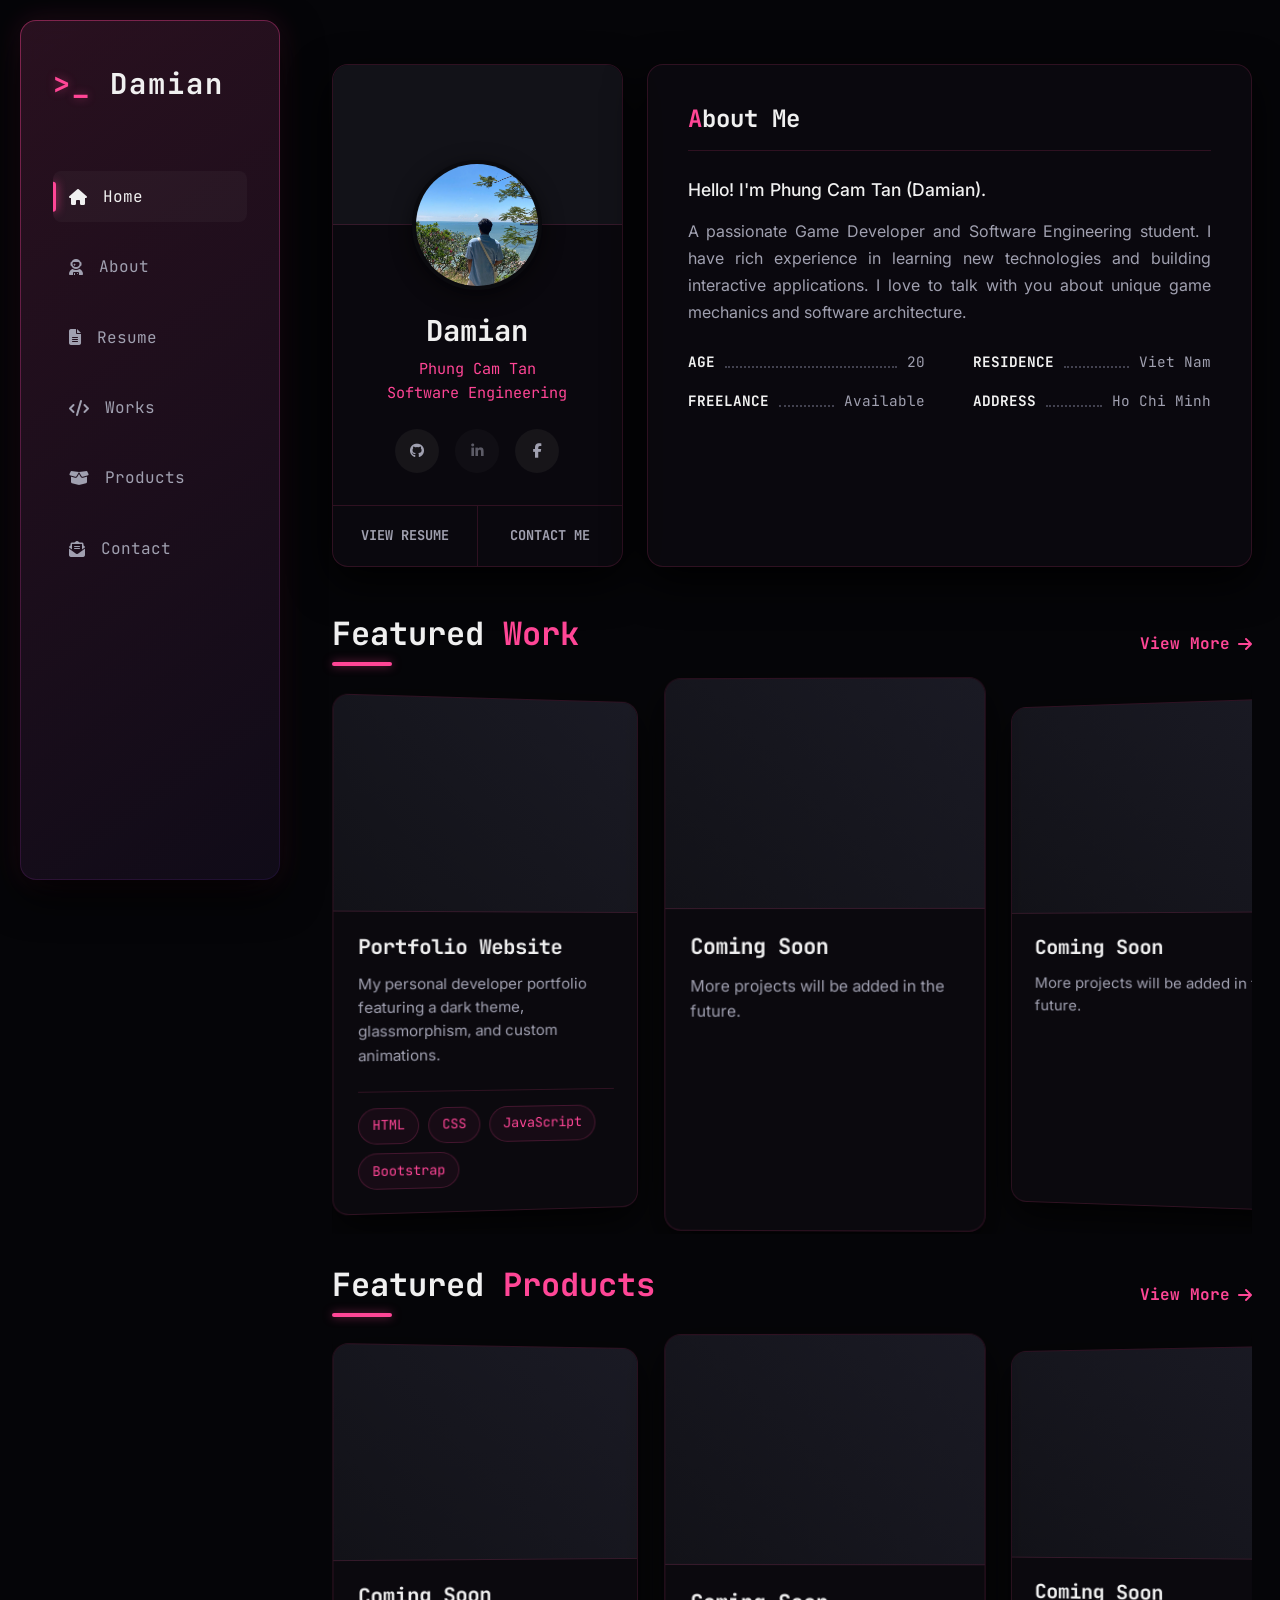
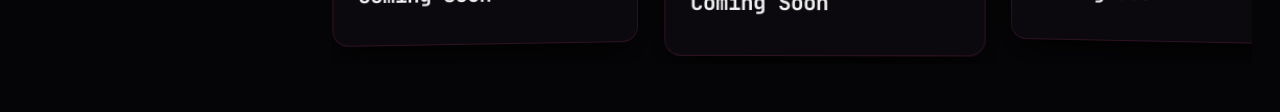
==== commit 727496d2: "Update_2" ====
--- a/index.html
+++ b/index.html
@@ -159,9 +159,11 @@
       <main class="main-content" id="main-content" tabindex="-1">
         <section id="home" class="page-section fade-in">
           <div class="container">
-            <div class="row gx-0 gy-4 gx-lg-4 align-items-start">
-              <div class="col-12 col-lg-5 col-xl-4">
-                <div class="profile-card glass-panel">
+            <div
+              class="row gx-0 gy-4 gx-lg-4 align-items-start align-items-lg-stretch"
+            >
+              <div class="col-12 col-lg-5 col-xl-4 d-lg-flex">
+                <div class="profile-card glass-panel card-hover-accent">
                   <div class="profile-header">
                     <div class="profile-bg"></div>
                     <div class="profile-avatar">
@@ -224,8 +226,8 @@
                 </div>
               </div>
 
-              <div class="col-12 col-lg-7 col-xl-8">
-                <div class="home-about glass-panel">
+              <div class="col-12 col-lg-7 col-xl-8 d-lg-flex">
+                <div class="home-about glass-panel card-hover-accent">
                   <h2><span class="accent-letter">A</span>bout Me</h2>
 
                   <div class="about-text">
@@ -274,6 +276,470 @@
             </div>
           </div>
         </section>
+
+        <section
+          id="featured-work"
+          class="page-section featured-section"
+          aria-labelledby="featured-work-title"
+        >
+          <div class="container">
+            <header class="featured-section-header">
+              <div class="featured-heading">
+                <h2
+                  class="section-title featured-section-title"
+                  id="featured-work-title"
+                >
+                  Featured <span>Work</span>
+                </h2>
+                <div class="title-line"></div>
+              </div>
+              <a
+                class="featured-view-more"
+                href="page/works.html"
+                aria-label="View all work"
+              >
+                View More
+                <i class="fa-solid fa-arrow-right" aria-hidden="true"></i>
+              </a>
+            </header>
+
+            <div class="featured-viewport">
+              <div class="featured-drag-offset">
+                <div class="featured-track">
+                  <div
+                    class="featured-group featured-group--clone featured-group--clone-before"
+                    aria-hidden="true"
+                  >
+                    <div class="featured-item">
+                      <div
+                        class="work-card glass-panel card-hover-accent h-100"
+                      >
+                        <div class="work-image">
+                          <div class="img-placeholder"></div>
+                          <div class="work-overlay">
+                            <span class="damian-btn">View Source</span>
+                          </div>
+                        </div>
+                        <div class="work-content">
+                          <h3>Portfolio Website</h3>
+                          <p>
+                            My personal developer portfolio featuring a dark
+                            theme, glassmorphism, and custom animations.
+                          </p>
+                          <div class="work-tags">
+                            <span class="skill-badge">HTML</span>
+                            <span class="skill-badge">CSS</span>
+                            <span class="skill-badge">JavaScript</span>
+                            <span class="skill-badge">Bootstrap</span>
+                          </div>
+                        </div>
+                      </div>
+                    </div>
+
+                    <div class="featured-item">
+                      <div
+                        class="work-card glass-panel card-hover-accent h-100"
+                      >
+                        <div class="work-image">
+                          <div class="img-placeholder"></div>
+                        </div>
+                        <div class="work-content">
+                          <h3>Coming Soon</h3>
+                          <p>More projects will be added in the future.</p>
+                        </div>
+                      </div>
+                    </div>
+
+                    <div class="featured-item">
+                      <div
+                        class="work-card glass-panel card-hover-accent h-100"
+                      >
+                        <div class="work-image">
+                          <div class="img-placeholder"></div>
+                        </div>
+                        <div class="work-content">
+                          <h3>Coming Soon</h3>
+                          <p>More projects will be added in the future.</p>
+                        </div>
+                      </div>
+                    </div>
+
+                    <div class="featured-item">
+                      <div
+                        class="work-card glass-panel card-hover-accent h-100"
+                      >
+                        <div class="work-image">
+                          <div class="img-placeholder"></div>
+                        </div>
+                        <div class="work-content">
+                          <h3>Coming Soon</h3>
+                          <p>More projects will be added in the future.</p>
+                        </div>
+                      </div>
+                    </div>
+                  </div>
+
+                  <div
+                    class="featured-group featured-group--original"
+                    role="list"
+                  >
+                    <article class="featured-item" role="listitem">
+                      <div
+                        class="work-card glass-panel card-hover-accent h-100"
+                      >
+                        <div class="work-image">
+                          <div class="img-placeholder"></div>
+                          <div class="work-overlay">
+                            <a
+                              href="https://github.com/Phungcamtann/PhungCamTann"
+                              target="_blank"
+                              rel="noopener noreferrer"
+                              class="damian-btn"
+                              >View Source</a
+                            >
+                          </div>
+                        </div>
+                        <div class="work-content">
+                          <h3>Portfolio Website</h3>
+                          <p>
+                            My personal developer portfolio featuring a dark
+                            theme, glassmorphism, and custom animations.
+                          </p>
+                          <div class="work-tags">
+                            <span class="skill-badge">HTML</span>
+                            <span class="skill-badge">CSS</span>
+                            <span class="skill-badge">JavaScript</span>
+                            <span class="skill-badge">Bootstrap</span>
+                          </div>
+                        </div>
+                      </div>
+                    </article>
+
+                    <article class="featured-item" role="listitem">
+                      <div
+                        class="work-card glass-panel card-hover-accent h-100"
+                      >
+                        <div class="work-image">
+                          <div class="img-placeholder"></div>
+                        </div>
+                        <div class="work-content">
+                          <h3>Coming Soon</h3>
+                          <p>More projects will be added in the future.</p>
+                        </div>
+                      </div>
+                    </article>
+
+                    <article class="featured-item" role="listitem">
+                      <div
+                        class="work-card glass-panel card-hover-accent h-100"
+                      >
+                        <div class="work-image">
+                          <div class="img-placeholder"></div>
+                        </div>
+                        <div class="work-content">
+                          <h3>Coming Soon</h3>
+                          <p>More projects will be added in the future.</p>
+                        </div>
+                      </div>
+                    </article>
+
+                    <article class="featured-item" role="listitem">
+                      <div
+                        class="work-card glass-panel card-hover-accent h-100"
+                      >
+                        <div class="work-image">
+                          <div class="img-placeholder"></div>
+                        </div>
+                        <div class="work-content">
+                          <h3>Coming Soon</h3>
+                          <p>More projects will be added in the future.</p>
+                        </div>
+                      </div>
+                    </article>
+                  </div>
+
+                  <div
+                    class="featured-group featured-group--clone featured-group--clone-after"
+                    aria-hidden="true"
+                  >
+                    <div class="featured-item">
+                      <div
+                        class="work-card glass-panel card-hover-accent h-100"
+                      >
+                        <div class="work-image">
+                          <div class="img-placeholder"></div>
+                          <div class="work-overlay">
+                            <span class="damian-btn">View Source</span>
+                          </div>
+                        </div>
+                        <div class="work-content">
+                          <h3>Portfolio Website</h3>
+                          <p>
+                            My personal developer portfolio featuring a dark
+                            theme, glassmorphism, and custom animations.
+                          </p>
+                          <div class="work-tags">
+                            <span class="skill-badge">HTML</span>
+                            <span class="skill-badge">CSS</span>
+                            <span class="skill-badge">JavaScript</span>
+                            <span class="skill-badge">Bootstrap</span>
+                          </div>
+                        </div>
+                      </div>
+                    </div>
+
+                    <div class="featured-item">
+                      <div
+                        class="work-card glass-panel card-hover-accent h-100"
+                      >
+                        <div class="work-image">
+                          <div class="img-placeholder"></div>
+                        </div>
+                        <div class="work-content">
+                          <h3>Coming Soon</h3>
+                          <p>More projects will be added in the future.</p>
+                        </div>
+                      </div>
+                    </div>
+
+                    <div class="featured-item">
+                      <div
+                        class="work-card glass-panel card-hover-accent h-100"
+                      >
+                        <div class="work-image">
+                          <div class="img-placeholder"></div>
+                        </div>
+                        <div class="work-content">
+                          <h3>Coming Soon</h3>
+                          <p>More projects will be added in the future.</p>
+                        </div>
+                      </div>
+                    </div>
+
+                    <div class="featured-item">
+                      <div
+                        class="work-card glass-panel card-hover-accent h-100"
+                      >
+                        <div class="work-image">
+                          <div class="img-placeholder"></div>
+                        </div>
+                        <div class="work-content">
+                          <h3>Coming Soon</h3>
+                          <p>More projects will be added in the future.</p>
+                        </div>
+                      </div>
+                    </div>
+                  </div>
+                </div>
+              </div>
+            </div>
+          </div>
+        </section>
+
+        <section
+          id="featured-products"
+          class="page-section featured-section"
+          aria-labelledby="featured-products-title"
+        >
+          <div class="container">
+            <header class="featured-section-header">
+              <div class="featured-heading">
+                <h2
+                  class="section-title featured-section-title"
+                  id="featured-products-title"
+                >
+                  Featured <span>Products</span>
+                </h2>
+                <div class="title-line"></div>
+              </div>
+              <a
+                class="featured-view-more"
+                href="page/products.html"
+                aria-label="View all products"
+              >
+                View More
+                <i class="fa-solid fa-arrow-right" aria-hidden="true"></i>
+              </a>
+            </header>
+
+            <div class="featured-viewport">
+              <div class="featured-drag-offset">
+                <div class="featured-track">
+                  <div
+                    class="featured-group featured-group--clone featured-group--clone-before"
+                    aria-hidden="true"
+                  >
+                    <div class="featured-item">
+                      <div
+                        class="work-card glass-panel card-hover-accent h-100"
+                      >
+                        <div class="work-image">
+                          <div class="img-placeholder"></div>
+                        </div>
+                        <div class="work-content">
+                          <h3>Coming Soon</h3>
+                        </div>
+                      </div>
+                    </div>
+
+                    <div class="featured-item">
+                      <div
+                        class="work-card glass-panel card-hover-accent h-100"
+                      >
+                        <div class="work-image">
+                          <div class="img-placeholder"></div>
+                        </div>
+                        <div class="work-content">
+                          <h3>Coming Soon</h3>
+                        </div>
+                      </div>
+                    </div>
+
+                    <div class="featured-item">
+                      <div
+                        class="work-card glass-panel card-hover-accent h-100"
+                      >
+                        <div class="work-image">
+                          <div class="img-placeholder"></div>
+                        </div>
+                        <div class="work-content">
+                          <h3>Coming Soon</h3>
+                        </div>
+                      </div>
+                    </div>
+
+                    <div class="featured-item">
+                      <div
+                        class="work-card glass-panel card-hover-accent h-100"
+                      >
+                        <div class="work-image">
+                          <div class="img-placeholder"></div>
+                        </div>
+                        <div class="work-content">
+                          <h3>Coming Soon</h3>
+                        </div>
+                      </div>
+                    </div>
+                  </div>
+
+                  <div
+                    class="featured-group featured-group--original"
+                    role="list"
+                  >
+                    <article class="featured-item" role="listitem">
+                      <div
+                        class="work-card glass-panel card-hover-accent h-100"
+                      >
+                        <div class="work-image">
+                          <div class="img-placeholder"></div>
+                        </div>
+                        <div class="work-content">
+                          <h3>Coming Soon</h3>
+                        </div>
+                      </div>
+                    </article>
+
+                    <article class="featured-item" role="listitem">
+                      <div
+                        class="work-card glass-panel card-hover-accent h-100"
+                      >
+                        <div class="work-image">
+                          <div class="img-placeholder"></div>
+                        </div>
+                        <div class="work-content">
+                          <h3>Coming Soon</h3>
+                        </div>
+                      </div>
+                    </article>
+
+                    <article class="featured-item" role="listitem">
+                      <div
+                        class="work-card glass-panel card-hover-accent h-100"
+                      >
+                        <div class="work-image">
+                          <div class="img-placeholder"></div>
+                        </div>
+                        <div class="work-content">
+                          <h3>Coming Soon</h3>
+                        </div>
+                      </div>
+                    </article>
+
+                    <article class="featured-item" role="listitem">
+                      <div
+                        class="work-card glass-panel card-hover-accent h-100"
+                      >
+                        <div class="work-image">
+                          <div class="img-placeholder"></div>
+                        </div>
+                        <div class="work-content">
+                          <h3>Coming Soon</h3>
+                        </div>
+                      </div>
+                    </article>
+                  </div>
+
+                  <div
+                    class="featured-group featured-group--clone featured-group--clone-after"
+                    aria-hidden="true"
+                  >
+                    <div class="featured-item">
+                      <div
+                        class="work-card glass-panel card-hover-accent h-100"
+                      >
+                        <div class="work-image">
+                          <div class="img-placeholder"></div>
+                        </div>
+                        <div class="work-content">
+                          <h3>Coming Soon</h3>
+                        </div>
+                      </div>
+                    </div>
+
+                    <div class="featured-item">
+                      <div
+                        class="work-card glass-panel card-hover-accent h-100"
+                      >
+                        <div class="work-image">
+                          <div class="img-placeholder"></div>
+                        </div>
+                        <div class="work-content">
+                          <h3>Coming Soon</h3>
+                        </div>
+                      </div>
+                    </div>
+
+                    <div class="featured-item">
+                      <div
+                        class="work-card glass-panel card-hover-accent h-100"
+                      >
+                        <div class="work-image">
+                          <div class="img-placeholder"></div>
+                        </div>
+                        <div class="work-content">
+                          <h3>Coming Soon</h3>
+                        </div>
+                      </div>
+                    </div>
+
+                    <div class="featured-item">
+                      <div
+                        class="work-card glass-panel card-hover-accent h-100"
+                      >
+                        <div class="work-image">
+                          <div class="img-placeholder"></div>
+                        </div>
+                        <div class="work-content">
+                          <h3>Coming Soon</h3>
+                        </div>
+                      </div>
+                    </div>
+                  </div>
+                </div>
+              </div>
+            </div>
+          </div>
+        </section>
       </main>
     </div>
 
@@ -285,6 +751,7 @@
     <script src="assets/js/cursor.js"></script>
     <script src="assets/js/loader.js"></script>
     <script src="assets/js/typing.js"></script>
+    <script src="assets/js/carousel-depth.js"></script>
     <script src="assets/js/main.js"></script>
     <script src="assets/js/navigation.js"></script>
     <script src="assets/js/particles.js"></script>
--- a/assets/css/variables.css
+++ b/assets/css/variables.css
@@ -5,6 +5,7 @@
   --bg-secondary: #121218;
   --accent-glow: #ff4696;
   --accent-rgb: 255, 70, 150;
+  --accent-secondary-rgb: 156, 92, 255;
   --color-white: #fff;
 
   /* Typography */
@@ -19,6 +20,13 @@
   --glass-border: rgba(var(--accent-rgb), 0.15);
   --glass-shadow: 0 15px 40px rgba(0, 0, 0, 0.9);
   --glass-blur: 16px;
+  --sidebar-border-gradient: linear-gradient(
+    145deg,
+    rgba(var(--accent-rgb), 0.5),
+    rgba(30, 16, 51, 0.95)
+  );
+  --sidebar-shadow:
+    var(--glass-shadow), 0 0 28px rgba(var(--accent-rgb), 0.14);
 
   /* Radius */
   --radius-xs: 2px;
@@ -33,7 +41,28 @@
 
   /* Layout */
   --sidebar-width: 260px;
+  --sidebar-viewport-gap: 1.25rem;
+  --sidebar-content-gap: 1.5rem;
   --content-max-width: 1150px;
+  --content-padding-block: 4rem;
+  --content-padding-inline: 1rem;
+  --content-mobile-padding-top: 5.5rem;
+  --content-mobile-padding-inline: 1.5rem;
+  --content-mobile-padding-bottom: 2rem;
+  --content-compact-padding-inline: 1rem;
+  --section-gap: 3rem;
+  --home-column-gap: 1.5rem;
+  --home-row-gap: 1.5rem;
+
+  /* Featured marquee foundation. */
+  --carousel-gap: 2rem;
+  --carousel-card-width: min(20rem, calc(100vw - 2rem));
+  --carousel-perspective: 1200px;
+  --carousel-max-rotate: 12deg;
+  --carousel-center-scale: 1.04;
+  --carousel-center-z: 18px;
+  --carousel-edge-z: -40px;
+  --carousel-duration: 53.333s;
 
   /* Custom application layers; Bootstrap owns component overlay layers. */
   --z-content: 1;
--- a/assets/css/sidebar.css
+++ b/assets/css/sidebar.css
@@ -3,19 +3,26 @@
 ========================================= */
 .sidebar {
   position: fixed;
-  top: 0;
-  left: 0;
+  top: var(--sidebar-viewport-gap);
+  left: var(--sidebar-viewport-gap);
   width: var(--sidebar-width);
-  height: 100vh;
-  height: 100dvh;
+  height: calc(
+    100vh - var(--sidebar-viewport-gap) - var(--sidebar-viewport-gap)
+  );
+  height: calc(
+    100dvh - var(--sidebar-viewport-gap) - var(--sidebar-viewport-gap)
+  );
   padding: 2.5rem 2rem;
   display: flex;
   flex-direction: column;
   justify-content: flex-start;
   z-index: var(--z-sidebar);
-  /* Kế thừa từ class .glass-panel nhưng ta set thêm border phải */
-  border-right: 1px solid var(--glass-border);
-  border-radius: 0;
+  background:
+    linear-gradient(var(--glass-bg), var(--glass-bg)) padding-box,
+    var(--sidebar-border-gradient) border-box;
+  border: 1px solid transparent;
+  border-radius: var(--radius-lg);
+  box-shadow: var(--sidebar-shadow);
   overflow-y: auto;
   overscroll-behavior: contain;
 }
--- a/assets/css/layout.css
+++ b/assets/css/layout.css
@@ -11,9 +11,11 @@
 .main-content {
   flex: 1;
   min-width: 0;
-  margin-left: var(--sidebar-width);
-  /* Đổi padding tĩnh (4rem) thành % để 2 bên lề tự động thở đều theo màn hình */
-  padding: 4rem 5%;
+  margin-left: calc(
+    var(--sidebar-width) + var(--sidebar-viewport-gap) +
+      var(--sidebar-content-gap)
+  );
+  padding: var(--content-padding-block) var(--content-padding-inline);
   min-height: 100vh;
   min-height: 100dvh;
   display: flex;
--- a/assets/css/components.css
+++ b/assets/css/components.css
@@ -108,6 +108,90 @@
   box-shadow: var(--glass-shadow);
   backdrop-filter: blur(var(--glass-blur));
   -webkit-backdrop-filter: blur(var(--glass-blur));
+}
+
+/* Reusable interactive treatment for selected content cards. */
+.card-hover-accent {
+  --card-border-width: 1px;
+  --card-border-duration: 3.2s;
+  --card-hover-lift: -4px;
+  --card-hover-scale: 1.008;
+
+  isolation: isolate;
+  transform-origin: center;
+  transition:
+    transform var(--trans-smooth),
+    box-shadow var(--trans-smooth);
+}
+
+.card-hover-accent:focus-visible,
+.card-hover-accent:focus-within {
+  box-shadow:
+    var(--glass-shadow),
+    0 12px 32px rgba(var(--accent-rgb), 0.22);
+}
+
+.card-hover-accent:focus-visible {
+  outline: 2px solid var(--accent-glow);
+  outline-offset: 4px;
+}
+
+@supports (-webkit-mask-composite: xor) or (mask-composite: exclude) {
+  .card-hover-accent::before {
+    --card-border-angle: 0deg;
+
+    content: "";
+    position: absolute;
+    inset: 0;
+    z-index: 2;
+    padding: var(--card-border-width);
+    border-radius: inherit;
+    background: conic-gradient(
+      from var(--card-border-angle),
+      rgba(var(--accent-rgb), 0.2),
+      rgba(var(--accent-rgb), 0.95) 24%,
+      rgba(var(--accent-secondary-rgb), 0.88) 48%,
+      rgba(var(--accent-rgb), 0.28) 70%,
+      rgba(var(--accent-secondary-rgb), 0.65) 86%,
+      rgba(var(--accent-rgb), 0.2)
+    );
+    opacity: 0;
+    pointer-events: none;
+    transition: opacity var(--trans-fast);
+    -webkit-mask:
+      linear-gradient(#000 0 0) content-box,
+      linear-gradient(#000 0 0);
+    -webkit-mask-composite: xor;
+    mask:
+      linear-gradient(#000 0 0) content-box,
+      linear-gradient(#000 0 0);
+    mask-composite: exclude;
+  }
+
+  .card-hover-accent:focus-visible::before,
+  .card-hover-accent:focus-within::before {
+    opacity: 1;
+  }
+}
+
+@media (hover: hover) and (pointer: fine) {
+  .card-hover-accent:hover,
+  .card-hover-accent:focus-visible,
+  .card-hover-accent:focus-within {
+    transform: translateY(var(--card-hover-lift)) scale(var(--card-hover-scale));
+    box-shadow:
+      var(--glass-shadow),
+      0 12px 32px rgba(var(--accent-rgb), 0.22);
+  }
+
+  @supports (-webkit-mask-composite: xor) or (mask-composite: exclude) {
+    .card-hover-accent:hover::before,
+    .card-hover-accent:focus-visible::before,
+    .card-hover-accent:focus-within::before {
+      opacity: 1;
+      animation: cardBorderSpin var(--card-border-duration) linear infinite;
+    }
+  }
 }
 
 /* =========================================
@@ -160,7 +244,7 @@
    SECTION HEADING
 ========================================= */
 .section-header {
-  margin-bottom: 3rem;
+  margin-bottom: var(--section-gap);
 }
 
 .section-title {
--- a/assets/css/animations.css
+++ b/assets/css/animations.css
@@ -13,6 +13,12 @@
 .reveal.active {
   opacity: 1;
   transform: translateY(0);
+}
+
+@property --card-border-angle {
+  syntax: "<angle>";
+  inherits: false;
+  initial-value: 0deg;
 }
 
 @keyframes fadeIn {
@@ -51,6 +57,22 @@
   }
 }
 
+@keyframes cardBorderSpin {
+  to {
+    --card-border-angle: 1turn;
+  }
+}
+
+@keyframes featuredMarquee {
+  from {
+    transform: translateX(-33.3333333333%);
+  }
+
+  to {
+    transform: translateX(-66.6666666667%);
+  }
+}
+
 @media (prefers-reduced-motion: reduce) {
   #loading-screen {
     transition: none;
@@ -73,11 +95,26 @@
   }
 
   .damian-btn:hover,
-  .social-icon:hover,
-  .resume-card:hover,
-  .work-card:hover,
-  .work-card:hover .work-image img {
+  .social-icon:hover {
     transform: none;
+  }
+
+  .card-hover-accent,
+  .card-hover-accent:hover,
+  .card-hover-accent:focus-visible,
+  .card-hover-accent:focus-within {
+    transform: none;
+    transition: none;
+  }
+
+  .card-hover-accent::before {
+    transition: none;
+  }
+
+  .card-hover-accent:hover::before,
+  .card-hover-accent:focus-visible::before,
+  .card-hover-accent:focus-within::before {
+    animation: none;
   }
 
   .custom-cursor-enabled .custom-cursor,
--- a/assets/css/pages.css
+++ b/assets/css/pages.css
@@ -170,7 +170,7 @@
   padding: 2.5rem;
   display: flex;
   flex-direction: column;
-  height: 100%;
+  height: auto;
 }
 
 .home-about h2 {
@@ -231,6 +231,220 @@
 
 .info-list .value {
   color: var(--text-secondary);
+}
+
+/* 3. Home Featured Work / Products */
+.featured-section {
+  --carousel-gap: 1.5rem;
+  --carousel-card-width: clamp(15rem, calc(100vw - 5.5rem), 28rem);
+  --carousel-max-rotate: 6deg;
+  --carousel-center-scale: 1.02;
+  --carousel-center-z: 8px;
+  --carousel-edge-z: -20px;
+
+  margin-top: var(--section-gap);
+}
+
+.featured-section-header {
+  display: flex;
+  align-items: flex-end;
+  justify-content: space-between;
+  flex-wrap: wrap;
+  gap: 1rem;
+  margin-bottom: var(--home-row-gap);
+}
+
+.featured-heading {
+  flex: 1 1 12rem;
+  min-width: 0;
+}
+
+.featured-section-title {
+  margin-bottom: 0.5rem;
+  font-size: clamp(1.5rem, 3vw, 2rem);
+}
+
+.featured-view-more {
+  display: inline-flex;
+  align-items: center;
+  justify-content: center;
+  gap: 0.5rem;
+  min-height: 44px;
+  margin-left: auto;
+  padding: 0.5rem 0;
+  color: var(--accent-glow);
+  font-family: var(--font-heading);
+  font-weight: 700;
+  text-decoration: none;
+  transition: color var(--trans-fast);
+}
+
+.featured-view-more:hover {
+  color: var(--text-primary);
+}
+
+.featured-view-more:focus-visible {
+  color: var(--text-primary);
+  outline: 2px solid var(--accent-glow);
+  outline-offset: 4px;
+}
+
+.featured-viewport {
+  width: 100%;
+}
+
+.featured-track {
+  display: block;
+}
+
+.featured-drag-offset {
+  --carousel-drag-offset: 0px;
+
+  display: block;
+}
+
+.featured-group--original {
+  display: grid;
+  grid-template-columns: minmax(0, 1fr);
+  gap: var(--carousel-gap);
+}
+
+.featured-group--clone {
+  display: none;
+}
+
+.featured-item {
+  --depth-rotate: 0deg;
+  --depth-z: 0px;
+  --depth-scale: 1;
+
+  display: flex;
+  min-width: 0;
+}
+
+.featured-item > .work-card {
+  flex: 1 1 auto;
+  width: 100%;
+}
+
+.featured-item .work-content h3 {
+  margin-bottom: 0.8rem;
+  color: var(--text-primary);
+  font-size: 1.3rem;
+}
+
+@supports (animation-name: featuredMarquee) and
+  (transform: translateX(-33.3333333333%)) {
+  @media (prefers-reduced-motion: no-preference) {
+    .featured-viewport {
+      overflow: hidden;
+      margin-block: -1rem;
+      padding-block: 1rem;
+    }
+
+    .featured-track {
+      display: flex;
+      width: max-content;
+      animation: featuredMarquee var(--carousel-duration) linear infinite;
+      will-change: transform;
+    }
+
+    .featured-drag-offset {
+      display: flex;
+      width: max-content;
+      transform: translateX(var(--carousel-drag-offset, 0px));
+      will-change: transform;
+    }
+
+    .featured-group {
+      display: flex;
+      flex: 0 0 auto;
+      gap: var(--carousel-gap);
+      padding-right: var(--carousel-gap);
+    }
+
+    .featured-group--clone {
+      display: flex;
+    }
+
+    .featured-item {
+      flex: 0 0 var(--carousel-card-width);
+      width: var(--carousel-card-width);
+    }
+
+    .featured-viewport:focus-within .featured-track {
+      animation-play-state: paused;
+    }
+
+    .featured-viewport:is(.is-drag-pressing, .is-dragging) .featured-track {
+      animation-play-state: paused;
+    }
+  }
+}
+
+@supports
+  (perspective: 1px) and
+  (transform-style: preserve-3d) and
+  (overflow: clip) {
+  @media (prefers-reduced-motion: no-preference) {
+    .featured-section.carousel-depth-ready .featured-viewport {
+      overflow: clip;
+      perspective: var(--carousel-perspective);
+      perspective-origin: center center;
+    }
+
+    .featured-section.carousel-depth-ready .featured-track,
+    .featured-section.carousel-depth-ready .featured-drag-offset,
+    .featured-section.carousel-depth-ready .featured-group {
+      pointer-events: none;
+      transform-style: preserve-3d;
+    }
+
+    .featured-section.carousel-depth-ready .featured-group {
+      position: relative;
+    }
+
+    .featured-section.carousel-depth-ready .featured-item {
+      pointer-events: auto;
+      transform: rotateY(var(--depth-rotate, 0deg))
+        translateZ(var(--depth-z, 0px)) scale(var(--depth-scale, 1));
+      transform-origin: center center;
+      will-change: transform;
+    }
+
+    .featured-section.carousel-depth-ready .featured-item > .work-card {
+      pointer-events: auto;
+    }
+  }
+}
+
+@media (prefers-reduced-motion: no-preference) {
+  .featured-section.carousel-drag-ready .featured-viewport {
+    touch-action: pan-y;
+  }
+
+  .featured-section.carousel-drag-ready .featured-viewport.is-dragging {
+    -webkit-user-select: none;
+    user-select: none;
+  }
+}
+
+@media
+  (hover: hover) and
+  (pointer: fine) and
+  (prefers-reduced-motion: no-preference) {
+  .featured-section.carousel-drag-ready .featured-viewport {
+    cursor: grab;
+  }
+
+  .featured-section.carousel-drag-ready .featured-viewport a {
+    cursor: pointer;
+  }
+
+  .featured-section.carousel-drag-ready .featured-viewport.is-dragging,
+  .featured-section.carousel-drag-ready .featured-viewport.is-dragging * {
+    cursor: grabbing;
+  }
 }
 
 /* =========================================
@@ -274,13 +488,6 @@
 /* Resume Cards */
 .resume-card {
   padding: 1.5rem;
-  transition: var(--trans-smooth);
-}
-
-.resume-card:hover {
-  transform: translateY(-5px);
-  border-color: rgba(var(--accent-rgb), 0.3);
-  box-shadow: 0 10px 30px rgba(0, 0, 0, 0.5);
 }
 
 .resume-date {
@@ -313,6 +520,15 @@
   line-height: 1.6;
 }
 
+ul.resume-desc {
+  margin-bottom: 0;
+  padding-left: 1.25rem;
+}
+
+ul.resume-desc li + li {
+  margin-top: 0.5rem;
+}
+
 /* =========================================
    WORKS PAGE
 ========================================= */
@@ -321,14 +537,6 @@
   overflow: hidden;
   display: flex;
   flex-direction: column;
-  transition: var(--trans-smooth);
-}
-
-/* Hiệu ứng nảy và phát sáng viền khi Hover Card */
-.work-card:hover {
-  transform: translateY(-8px);
-  box-shadow: 0 15px 30px rgba(0, 0, 0, 0.4);
-  border-color: rgba(var(--accent-rgb), 0.4);
 }
 
 .work-image {
@@ -354,8 +562,10 @@
   transition: transform 0.5s ease;
 }
 
-.work-card:hover .work-image img {
-  transform: scale(1.1); /* Zoom ảnh nhẹ khi hover */
+@media (prefers-reduced-motion: no-preference) {
+  .work-card:hover .work-image img {
+    transform: scale(1.1); /* Zoom ảnh nhẹ khi hover */
+  }
 }
 
 /* Lớp phủ đen (Overlay) và Nút bấm ẩn */
--- a/assets/css/responsive.css
+++ b/assets/css/responsive.css
@@ -7,12 +7,118 @@
   .custom-cursor-enabled textarea {
     cursor: none;
   }
+
+  @supports selector(html:has(body)) {
+    .custom-cursor-enabled:has(
+        .carousel-drag-ready .featured-viewport:hover
+      )
+      .custom-cursor,
+    .custom-cursor-enabled:has(
+        .carousel-drag-ready .featured-viewport:hover
+      )
+      .cursor-glow {
+      display: none;
+    }
+  }
+}
+
+@media (min-width: 768px) {
+  .featured-section {
+    --carousel-gap: 2rem;
+    --carousel-card-width: clamp(18.5rem, 24vw, 21.5rem);
+    --carousel-max-rotate: 8deg;
+    --carousel-center-scale: 1.03;
+    --carousel-center-z: 12px;
+    --carousel-edge-z: -28px;
+  }
+
+  .featured-group--original {
+    grid-template-columns: repeat(2, minmax(0, 1fr));
+  }
+}
+
+@media (min-width: 992px) and (max-width: 1199.98px) {
+  :root {
+    --sidebar-viewport-gap: 1rem;
+    --sidebar-content-gap: 1rem;
+    --content-padding-inline: 0.75rem;
+  }
+
+  .profile-bg {
+    height: 140px;
+  }
+
+  .profile-avatar {
+    width: 116px;
+    height: 116px;
+    margin-top: -58px;
+  }
+
+  .profile-info {
+    padding: 1.25rem 1.5rem 1.5rem;
+  }
+
+  .profile-role {
+    margin-bottom: 1.25rem;
+  }
+
+  .social-links {
+    gap: 0.75rem;
+  }
+
+  .home-about {
+    padding: 2rem;
+  }
+
+  .home-about h2,
+  .about-text p {
+    margin-bottom: 1.25rem;
+  }
+
+  .info-list {
+    margin-bottom: 2rem;
+  }
+
+  .featured-section {
+    --carousel-max-rotate: 10deg;
+    --carousel-center-scale: 1.035;
+    --carousel-center-z: 15px;
+    --carousel-edge-z: -34px;
+  }
+}
+
+@media (min-width: 992px) {
+  .profile-card,
+  .home-about {
+    flex: 1 1 auto;
+    width: 100%;
+    height: 100%;
+  }
+
+  .profile-info {
+    display: flex;
+    flex: 1 1 auto;
+    flex-direction: column;
+    justify-content: center;
+  }
+}
+
+@media (min-width: 1200px) {
+  .featured-section {
+    --carousel-max-rotate: 12deg;
+    --carousel-center-scale: 1.04;
+    --carousel-center-z: 18px;
+    --carousel-edge-z: -40px;
+  }
+
 }
 
 @media (max-width: 991.98px) {
   .main-content {
     margin-left: 0;
-    padding: 5.5rem 1.5rem 2rem;
+    padding: var(--content-mobile-padding-top)
+      var(--content-mobile-padding-inline)
+      var(--content-mobile-padding-bottom);
   }
 }
 
@@ -27,8 +133,8 @@
 /* --- MOBILE (Max 576px) --- */
 @media (max-width: 575.98px) {
   .main-content {
-    padding-right: 1rem;
-    padding-left: 1rem;
+    padding-right: var(--content-compact-padding-inline);
+    padding-left: var(--content-compact-padding-inline);
   }
 
   .about-bio,
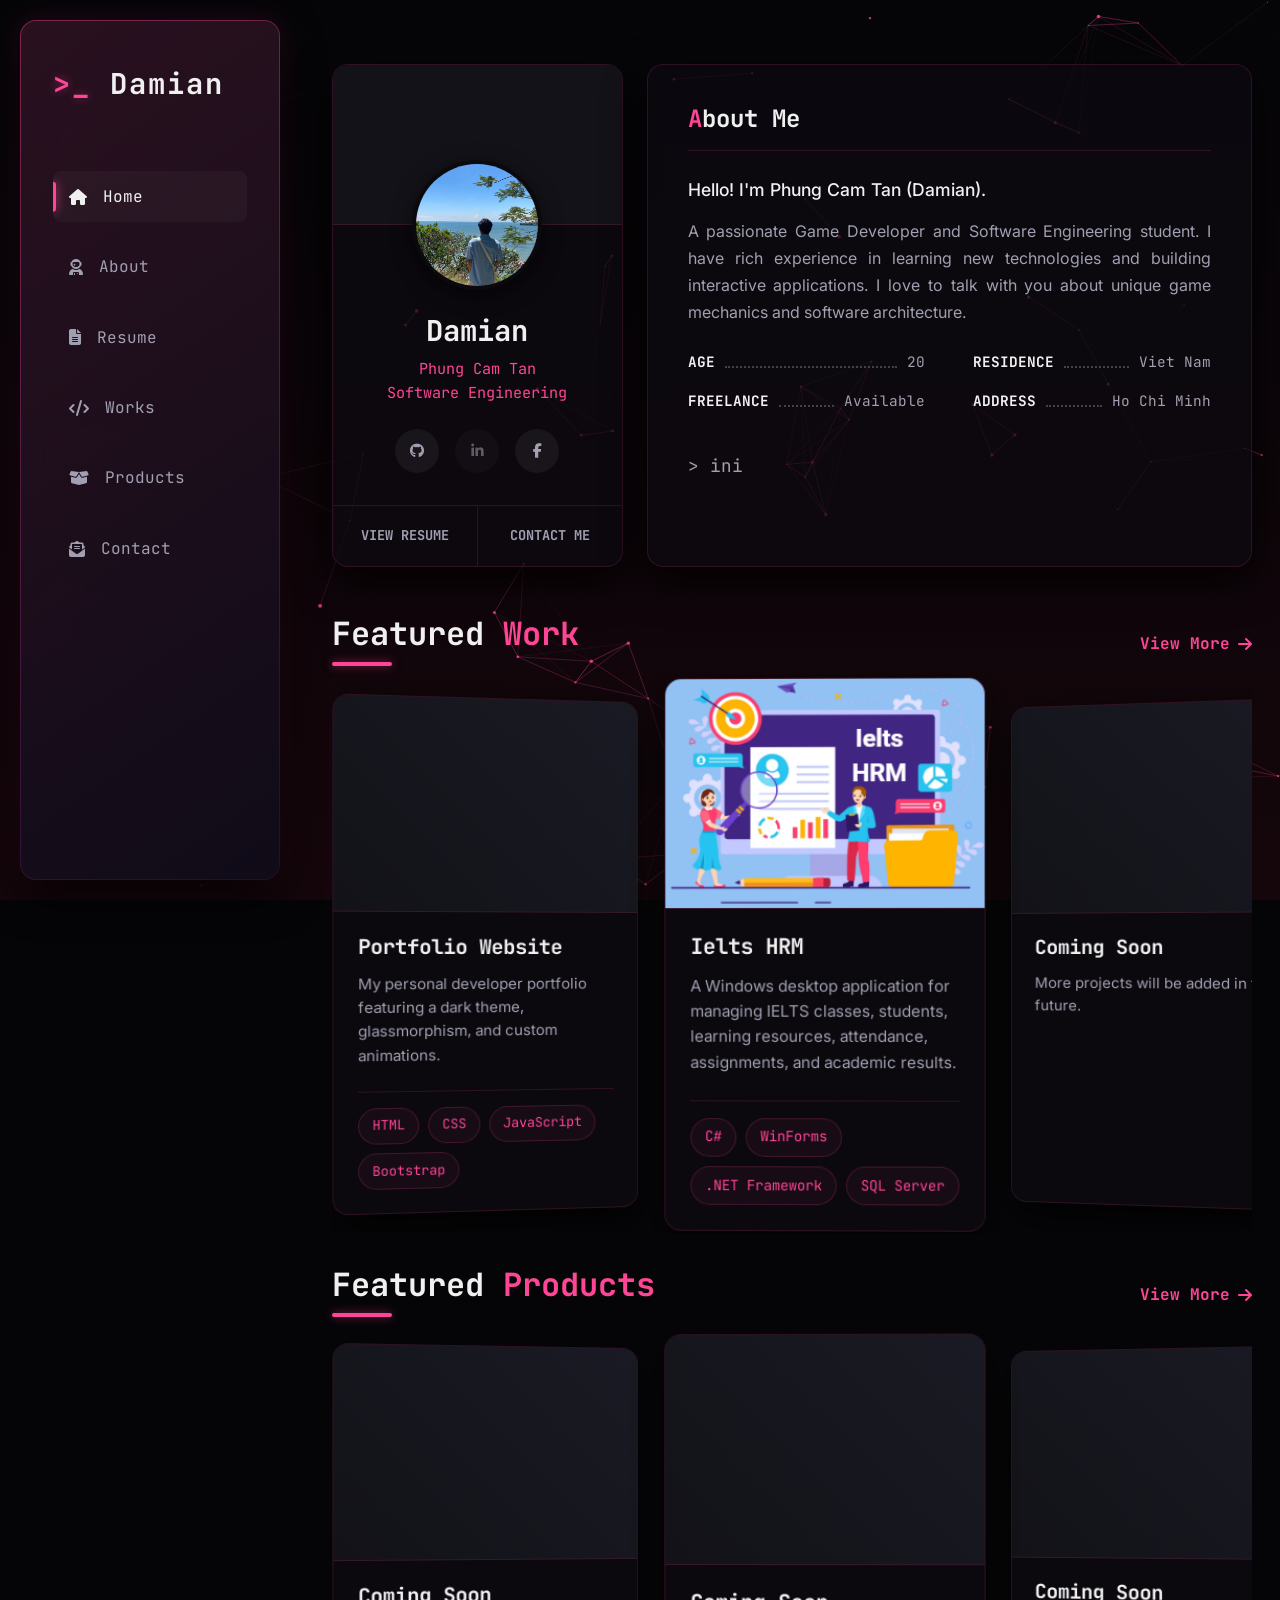
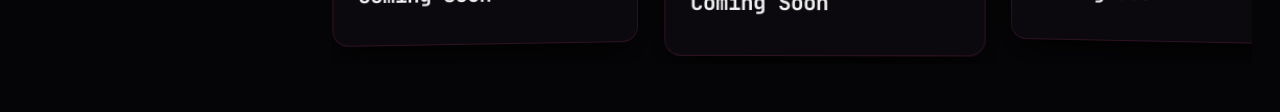
==== commit 8a022805: "Upload_Work_Item_1" ====
--- a/index.html
+++ b/index.html
@@ -341,11 +341,27 @@
                         class="work-card glass-panel card-hover-accent h-100"
                       >
                         <div class="work-image">
-                          <div class="img-placeholder"></div>
-                        </div>
-                        <div class="work-content">
-                          <h3>Coming Soon</h3>
-                          <p>More projects will be added in the future.</p>
+                          <img
+                            src="assets/images/ielts_hrm_logo.png"
+                            alt=""
+                          />
+                          <div class="work-overlay">
+                            <span class="damian-btn">View Source</span>
+                          </div>
+                        </div>
+                        <div class="work-content">
+                          <h3>Ielts HRM</h3>
+                          <p>
+                            A Windows desktop application for managing IELTS
+                            classes, students, learning resources, attendance,
+                            assignments, and academic results.
+                          </p>
+                          <div class="work-tags">
+                            <span class="skill-badge">C#</span>
+                            <span class="skill-badge">WinForms</span>
+                            <span class="skill-badge">.NET Framework</span>
+                            <span class="skill-badge">SQL Server</span>
+                          </div>
                         </div>
                       </div>
                     </div>
@@ -420,11 +436,33 @@
                         class="work-card glass-panel card-hover-accent h-100"
                       >
                         <div class="work-image">
-                          <div class="img-placeholder"></div>
-                        </div>
-                        <div class="work-content">
-                          <h3>Coming Soon</h3>
-                          <p>More projects will be added in the future.</p>
+                          <img
+                            src="assets/images/ielts_hrm_logo.png"
+                            alt="Ielts HRM project logo"
+                          />
+                          <div class="work-overlay">
+                            <a
+                              href="https://github.com/kannar04/Desktop_Project"
+                              target="_blank"
+                              rel="noopener noreferrer"
+                              class="damian-btn"
+                              >View Source</a
+                            >
+                          </div>
+                        </div>
+                        <div class="work-content">
+                          <h3>Ielts HRM</h3>
+                          <p>
+                            A Windows desktop application for managing IELTS
+                            classes, students, learning resources, attendance,
+                            assignments, and academic results.
+                          </p>
+                          <div class="work-tags">
+                            <span class="skill-badge">C#</span>
+                            <span class="skill-badge">WinForms</span>
+                            <span class="skill-badge">.NET Framework</span>
+                            <span class="skill-badge">SQL Server</span>
+                          </div>
                         </div>
                       </div>
                     </article>
@@ -493,11 +531,27 @@
                         class="work-card glass-panel card-hover-accent h-100"
                       >
                         <div class="work-image">
-                          <div class="img-placeholder"></div>
-                        </div>
-                        <div class="work-content">
-                          <h3>Coming Soon</h3>
-                          <p>More projects will be added in the future.</p>
+                          <img
+                            src="assets/images/ielts_hrm_logo.png"
+                            alt=""
+                          />
+                          <div class="work-overlay">
+                            <span class="damian-btn">View Source</span>
+                          </div>
+                        </div>
+                        <div class="work-content">
+                          <h3>Ielts HRM</h3>
+                          <p>
+                            A Windows desktop application for managing IELTS
+                            classes, students, learning resources, attendance,
+                            assignments, and academic results.
+                          </p>
+                          <div class="work-tags">
+                            <span class="skill-badge">C#</span>
+                            <span class="skill-badge">WinForms</span>
+                            <span class="skill-badge">.NET Framework</span>
+                            <span class="skill-badge">SQL Server</span>
+                          </div>
                         </div>
                       </div>
                     </div>
